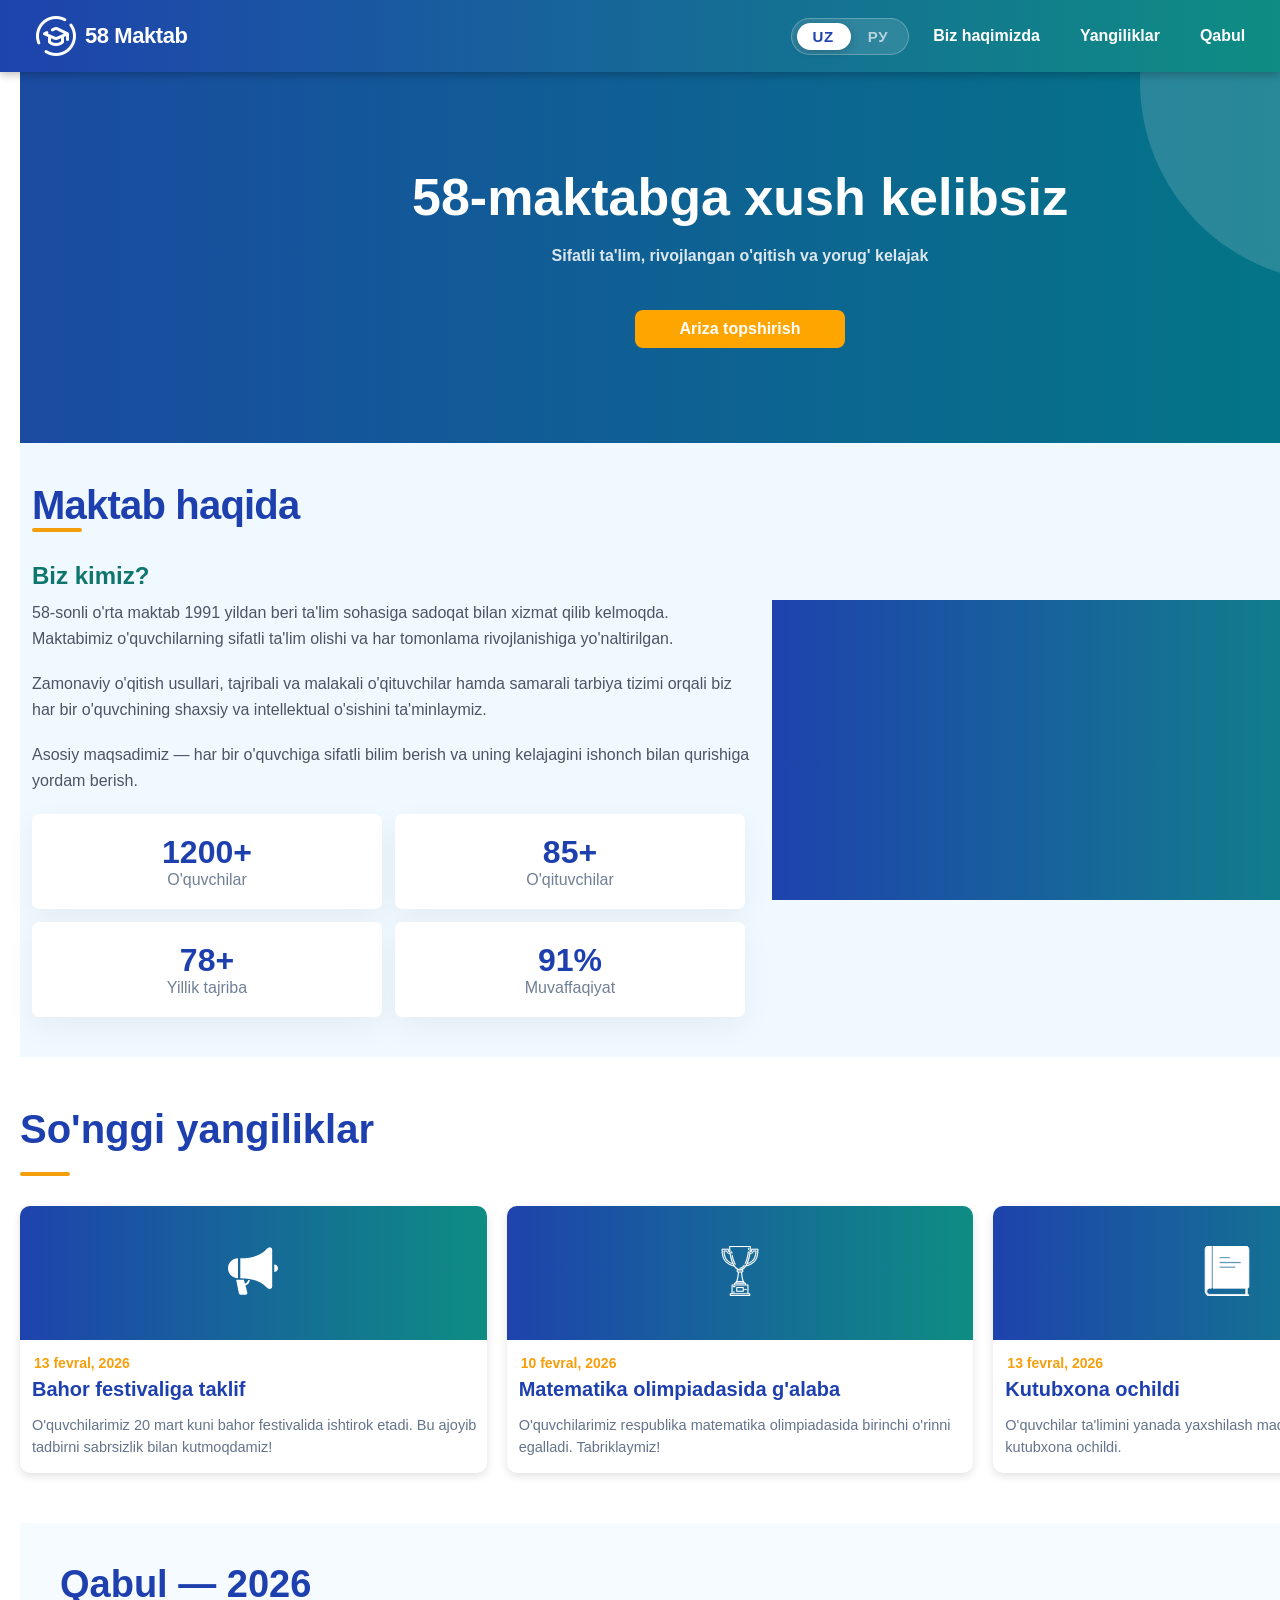
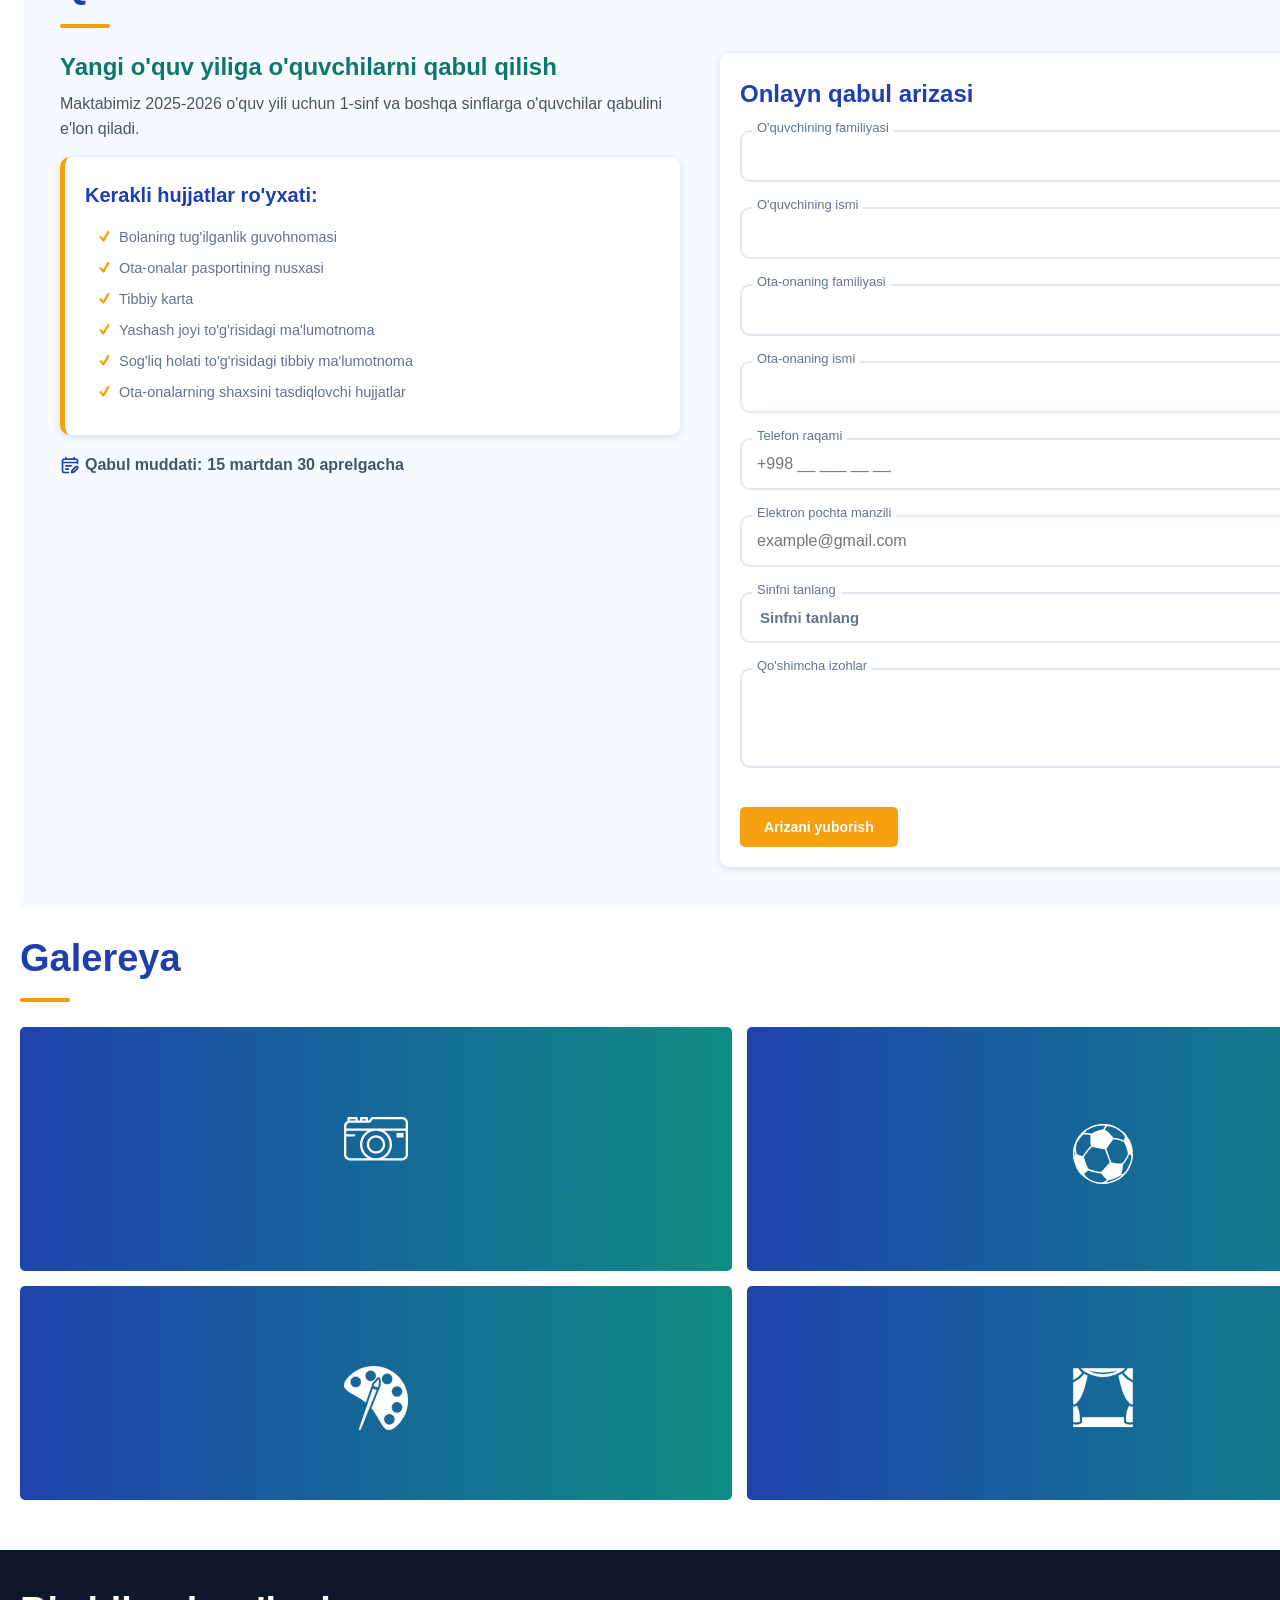
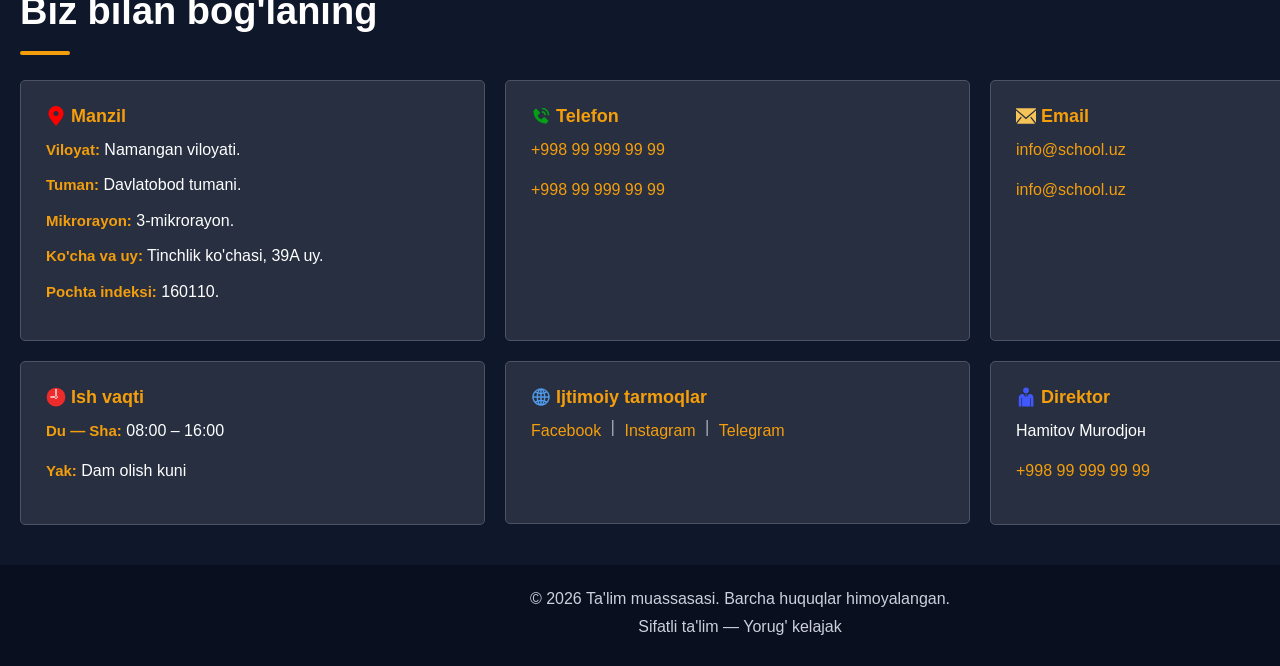
==== index-uz.html @ 929e268d "uz-rus cha qilindi" ====
<!DOCTYPE html>
<html lang="uz">

<head>
    <meta charset="UTF-8">
    <meta name="description" content="58-Maktab">
    <meta name="viewport" content="width=device-width, initial-scale=1.0">
    <title>58-Maktab</title>
    <link rel="stylesheet" href="./style.css">
    <link href="https://unpkg.com/aos@2.3.1/dist/aos.css" rel="stylesheet">
</head>

<body>

    <!-- ===== HEADER ===== -->
    <header class="header">
        <div class="container">
            <div class="header__wrapper">
                <strong class="header__strong">58 Maktab</strong>

                <div class="header__right">

                    <!-- LANGUAGE SWITCHER -->
                    <div class="lang-switcher" id="langSwitcher">
                        <div class="lang-switcher__indicator" id="langIndicator"></div>
                        <button class="lang-btn active" id="btn-uz">
                            <span class="flag">UZ</span>
                        </button>
                        <button class="lang-btn" id="btn-ru" onclick="window.location.href='index.html'">
                            <span class="flag">РУ</span>
                        </button>
                    </div>

                    <button class="hamburger" id="hamburger">
                        <span></span>
                        <span></span>
                        <span></span>
                    </button>

                    <nav id="main-nav">
                        <ul class="header_list">
                            <li><a class="header__link" href="#">Biz haqimizda</a></li>
                            <li><a class="header__link" href="#news">Yangiliklar</a></li>
                            <li><a class="header__link" href="#reception">Qabul</a></li>
                            <li><a class="header__link" href="#photo">Galereya</a></li>
                            <li><a class="header__link" href="#connection">Kontaktlar</a></li>
                        </ul>
                    </nav>
                </div>
            </div>
        </div>
    </header>

    <main>

        <!-- ===== HERO ===== -->
        <section class="hero">
            <div class="container">
                <div class="hero__wrapper">
                    <div class="hero__inner" data-aos="fade-up" data-aos-duration="700">
                        <h1 class="hero__title">58-maktabga xush kelibsiz</h1>
                        <p class="hero__text">Sifatli ta'lim, rivojlangan o'qitish va yorug' kelajak</p>
                        <a class="hero__link" href="#reception">Ariza topshirish</a>
                    </div>
                </div>
            </div>
        </section>

        <!-- ===== SCHOOL ===== -->
        <section>
            <div class="container">
                <div class="school__wrapper">
                    <div class="school__inner">
                        <h2 class="school__title">Maktab haqida</h2>
                        <span class="school__span"></span>
                        <h3 class="school__title2">Biz kimiz?</h3>
                        <p class="school_text">58-sonli o'rta maktab 1991 yildan beri ta'lim sohasiga sadoqat bilan xizmat qilib kelmoqda. Maktabimiz o'quvchilarning sifatli ta'lim olishi va har tomonlama rivojlanishiga yo'naltirilgan.</p>
                        <p class="school_text">Zamonaviy o'qitish usullari, tajribali va malakali o'qituvchilar hamda samarali tarbiya tizimi orqali biz har bir o'quvchining shaxsiy va intellektual o'sishini ta'minlaymiz.</p>
                        <p class="school_text">Asosiy maqsadimiz — har bir o'quvchiga sifatli bilim berish va uning kelajagini ishonch bilan qurishiga yordam berish.</p>
                        <ul class="school__list">
                            <li class="school__item">
                                <strong class="school__strong">1200+</strong>
                                <p class="school__desc">O'quvchilar</p>
                            </li>
                            <li class="school__item">
                                <strong class="school__strong">85+</strong>
                                <p class="school__desc">O'qituvchilar</p>
                            </li>
                            <li class="school__item">
                                <strong class="school__strong">78+</strong>
                                <p class="school__desc">Yillik tajriba</p>
                            </li>
                            <li class="school__item">
                                <strong class="school__strong">91%</strong>
                                <p class="school__desc">Muvaffaqiyat</p>
                            </li>
                        </ul>
                    </div>
                    <div class="school__box"></div>
                </div>
            </div>
        </section>

        <!-- ===== NEWS ===== -->
        <section class="news" id="news">
            <div class="container">
                <h2 class="news__title">So'nggi yangiliklar</h2>
                <span class="news__span"></span>
                <ul class="news__list">
                    <li class="news__item">
                        <a href="#">
                            <div class="news__inner"><img src="./img/mikrafon.svg" width="50" height="50" alt="mikrafon"></div>
                            <time class="news__strong">13 fevral, 2026</time>
                            <h3 class="news__title2">Bahor festivaliga taklif</h3>
                            <p class="news__text">O'quvchilarimiz 20 mart kuni bahor festivalida ishtirok etadi. Bu ajoyib tadbirni sabrsizlik bilan kutmoqdamiz!</p>
                        </a>
                    </li>
                    <li class="news__item">
                        <a href="#">
                            <div class="news__inner"><img src="./img/kubuk.svg" width="50" height="50" alt="kubuk"></div>
                            <time class="news__strong">10 fevral, 2026</time>
                            <h3 class="news__title2">Matematika olimpiadasida g'alaba</h3>
                            <p class="news__text">O'quvchilarimiz respublika matematika olimpiadasida birinchi o'rinni egalladi. Tabriklaymiz!</p>
                        </a>
                    </li>
                    <li class="news__item">
                        <a href="#">
                            <div class="news__inner"><img src="./img/book.svg" width="50" height="50" alt="book"></div>
                            <time class="news__strong">13 fevral, 2026</time>
                            <h3 class="news__title2">Kutubxona ochildi</h3>
                            <p class="news__text">O'quvchilar ta'limini yanada yaxshilash maqsadida yangi zamonaviy kutubxona ochildi.</p>
                        </a>
                    </li>
                </ul>
            </div>
        </section>

        <!-- ===== RECEPTION ===== -->
        <section id="reception">
            <div class="container">
                <div class="reception__wrapper">
                    <div class="reception__box">
                        <h2 class="reception__title">Qabul — 2026</h2>
                        <span class="reception__span"></span>
                        <h3 class="reception__title2">Yangi o'quv yiliga o'quvchilarni qabul qilish</h3>
                        <p class="reception__text">Maktabimiz 2025-2026 o'quv yili uchun 1-sinf va boshqa sinflarga o'quvchilar qabulini e'lon qiladi.</p>
                        <div class="reception__inner">
                            <h3 class="reception__title3">Kerakli hujjatlar ro'yxati:</h3>
                            <ul>
                                <li class="reception__item">Bolaning tug'ilganlik guvohnomasi</li>
                                <li class="reception__item">Ota-onalar pasportining nusxasi</li>
                                <li class="reception__item">Tibbiy karta</li>
                                <li class="reception__item">Yashash joyi to'g'risidagi ma'lumotnoma</li>
                                <li class="reception__item">Sog'liq holati to'g'risidagi tibbiy ma'lumotnoma</li>
                                <li class="reception__item">Ota-onalarning shaxsini tasdiqlovchi hujjatlar</li>
                            </ul>
                        </div>
                        <time class="reception__desc">
                            <strong class="reception__strong">Qabul muddati:</strong> 15 martdan 30 aprelgacha
                        </time>
                    </div>

                    <div>
                        <form class="form" action="#">
                            <h3 class="reception__title4">Onlayn qabul arizasi</h3>

                            <div class="reception__row">
                                <label class="reception__label" for="stuLastName">O'quvchining familiyasi</label>
                                <input class="reception__input" id="stuLastName" type="text" required>
                            </div>
                            <div class="reception__row">
                                <label class="reception__label" for="stuFirstName">O'quvchining ismi</label>
                                <input class="reception__input" id="stuFirstName" type="text" required>
                            </div>
                            <div class="reception__row">
                                <label class="reception__label" for="parLastName">Ota-onaning familiyasi</label>
                                <input class="reception__input" id="parLastName" type="text" required>
                            </div>
                            <div class="reception__row">
                                <label class="reception__label" for="parFirstName">Ota-onaning ismi</label>
                                <input class="reception__input" id="parFirstName" type="text" required>
                            </div>
                            <div class="reception__row">
                                <label class="reception__label" for="phone">Telefon raqami</label>
                                <input class="reception__input" id="phone" type="tel" placeholder="+998 __ ___ __ __" required>
                            </div>
                            <div class="reception__row">
                                <label class="reception__label" for="email">Elektron pochta manzili</label>
                                <input class="reception__input" id="email" type="email" required placeholder="example@gmail.com">
                            </div>
                            <div class="reception__row">
                                <label class="reception__label" for="select">Sinfni tanlang</label>
                                <select class="reception__select" id="select" required>
                                    <option class="reception__option" disabled selected>Sinfni tanlang</option>
                                    <option class="reception__option">1-sinf</option>
                                    <option class="reception__option">2-sinf</option>
                                    <option class="reception__option">3-sinf</option>
                                    <option class="reception__option">4-sinf</option>
                                    <option class="reception__option">5-sinf</option>
                                    <option class="reception__option">6-sinf</option>
                                    <option class="reception__option">7-sinf</option>
                                    <option class="reception__option">8-sinf</option>
                                    <option class="reception__option">9-sinf</option>
                                    <option class="reception__option">10-sinf</option>
                                    <option class="reception__option">11-sinf</option>
                                </select>
                            </div>
                            <div class="reception__row">
                                <label class="reception__label" for="additional">Qo'shimcha izohlar</label>
                                <textarea class="reception__textarea" id="additional"></textarea>
                            </div>

                            <button class="reception__btn" type="submit">Arizani yuborish</button>
                        </form>
                    </div>
                </div>
            </div>
        </section>

        <!-- ===== GALLERY ===== -->
        <section class="photo" id="photo">
            <div class="container">
                <h2 class="photo__title">Galereya</h2>
                <span class="photo__span"></span>
                <div class="photo__list">
                    <a class="photo__link2" href="#"><img src="./img/camera.svg" alt="camera"></a>
                    <a class="photo__link" href="#"><img src="./img/ball.svg" alt="ball"></a>
                    <a class="photo__link" href="#"><img src="./img/art.svg" alt="art"></a>
                    <a class="photo__link" href="#"><img src="./img/curtains.svg" alt="curtains"></a>
                </div>
            </div>
        </section>

        <!-- ===== CONNECTION ===== -->
        <section class="connection" id="connection">
            <div class="container">
                <h2 class="connection__title">Biz bilan bog'laning</h2>
                <span class="connection__span"></span>
                <ul class="connection__list">
                    <li class="connection__item">
                        <h3 class="connection__title1">Manzil</h3>
                        <ul>
                            <li class="connection__item2"><strong class="connection__strong">Viloyat:</strong> Namangan viloyati.</li>
                            <li class="connection__item2"><strong class="connection__strong">Tuman:</strong> Davlatobod tumani.</li>
                            <li class="connection__item2"><strong class="connection__strong">Mikrorayon:</strong> 3-mikrorayon.</li>
                            <li class="connection__item2"><strong class="connection__strong">Ko'cha va uy:</strong> Tinchlik ko'chasi, 39A uy.</li>
                            <li class="connection__item2"><strong class="connection__strong">Pochta indeksi:</strong> 160110.</li>
                        </ul>
                    </li>
                    <li class="connection__item">
                        <h3 class="connection__title2">Telefon</h3>
                        <a class="connection__link" href="tel:+998999999999">+998 99 999 99 99</a>
                        <a class="connection__link" href="tel:+998999999999">+998 99 999 99 99</a>
                    </li>
                    <li class="connection__item">
                        <h3 class="connection__title3">Email</h3>
                        <a class="connection__link" href="#">info@school.uz</a>
                        <a class="connection__link" href="#">info@school.uz</a>
                    </li>
                    <li class="connection__item">
                        <h3 class="connection__title4">Ish vaqti</h3>
                        <time class="connection__desc"><strong class="connection__strong">Du — Sha:</strong> 08:00 – 16:00</time>
                        <time class="connection__desc"><strong class="connection__strong">Yak:</strong> Dam olish kuni</time>
                    </li>
                    <li class="connection__item">
                        <h3 class="connection__title5">Ijtimoiy tarmoqlar</h3>
                        <div class="connection__holder">
                            <a class="connection__link" href="#">Facebook</a>
                            <p class="connection__text">|</p>
                            <a class="connection__link" href="#">Instagram</a>
                            <p class="connection__text">|</p>
                            <a class="connection__link" href="#">Telegram</a>
                        </div>
                    </li>
                    <li class="connection__item">
                        <h3 class="connection__title6">Direktor</h3>
                        <p class="connection__desc">Hamitov Murodjон</p>
                        <a class="connection__link" href="tel:+998999999999">+998 99 999 99 99</a>
                    </li>
                </ul>
            </div>
        </section>

    </main>

    <!-- ===== FOOTER ===== -->
    <footer class="footer">
        <div class="container">
            <div class="footer__wrapper">
                <p class="footer__text">© 2026 Ta'lim muassasasi. Barcha huquqlar himoyalangan.</p>
                <p class="footer__text">Sifatli ta'lim — Yorug' kelajak</p>
            </div>
        </div>
    </footer>

    <script src="https://unpkg.com/aos@2.3.1/dist/aos.js"></script>
    <script>AOS.init();</script>
    <script src="./script.js"></script>
    <script>
        // UZ sahifasida UZ active
        window.addEventListener('load', () => {
            const indicator = document.getElementById('langIndicator');
            const btn = document.getElementById('btn-uz');
            const switcher = document.getElementById('langSwitcher');
            const bRect = btn.getBoundingClientRect();
            const sRect = switcher.getBoundingClientRect();
            indicator.style.left = (bRect.left - sRect.left) + 'px';
            indicator.style.width = bRect.width + 'px';
        });
        window.addEventListener('resize', () => {
            const indicator = document.getElementById('langIndicator');
            const btn = document.getElementById('btn-uz');
            const switcher = document.getElementById('langSwitcher');
            const bRect = btn.getBoundingClientRect();
            const sRect = switcher.getBoundingClientRect();
            indicator.style.left = (bRect.left - sRect.left) + 'px';
            indicator.style.width = bRect.width + 'px';
        });
    </script>

</body>
</html>
---- style.css ----
/* poppins-regular - latin */
@font-face {
    font-display: swap;
    font-family: 'Poppins';
    font-style: normal;
    font-weight: 400;
    src: url('../fonts/poppins-v24-latin-regular.woff2') format('woff2');
}
@font-face {
    font-display: swap;
    font-family: 'Poppins';
    font-style: normal;
    font-weight: 600;
    src: url('../fonts/poppins-v24-latin-600.woff2') format('woff2');
}
@font-face {
    font-display: swap;
    font-family: 'Poppins';
    font-style: normal;
    font-weight: 700;
    src: url('../fonts/poppins-v24-latin-700.woff2') format('woff2');
}

* { box-sizing: border-box; }

body {
    margin: 0;
    background-color: white;
}

.container {
    padding: 0 20px;
    margin: 0 auto;
    width: 1480px;
}

h1,h2,h3,h4,h5,h6,p,a,ul,ol {
    margin: 0;
    padding: 0;
    text-decoration: none;
    list-style: none;
}

/* ===== HEADER ===== */
.header {
    padding: 12px;
    position: sticky;
    top: 0;
    z-index: 10;
    box-shadow: rgba(0, 0, 0, 0.24) 0px 3px 8px;
    background: linear-gradient(to right, #1E43AD, #0e8d83);
}

.header__wrapper {
    display: flex;
    align-items: center;
    justify-content: space-between;
}

.header__right {
    display: flex;
    align-items: center;
    gap: 24px;
}

.header_list {
    display: flex;
    align-items: center;
    gap: 40px;
}

.header__strong {
    font-family: 'Poppins', sans-serif;
    font-weight: 700;
    font-size: 22px;
    line-height: 1.2;
    letter-spacing: -0.02em;
    color: #FFFFFF;
    display: flex;
    align-items: center;
}

.header__strong::before {
    display: block;
    content: "";
    width: 48px;
    height: 48px;
    margin-right: 5px;
    background-image: url(../img/logo.png);
    background-size: cover;
}

.header__link {
    font-family: 'Poppins', sans-serif;
    font-size: 16px;
    font-weight: 600;
    color: white;
}

.header__link:hover {
    opacity: 0.7;
    transition: 0.5s;
}

/* ===== LANGUAGE SWITCHER ===== */
.lang-switcher {
    display: flex;
    align-items: center;
    background: rgba(255, 255, 255, 0.12);
    border: 1px solid rgba(255, 255, 255, 0.25);
    border-radius: 50px;
    padding: 4px;
    gap: 2px;
    position: relative;
    backdrop-filter: blur(10px);
}

.lang-switcher__indicator {
    position: absolute;
    top: 4px;
    height: calc(100% - 8px);
    background: white;
    border-radius: 50px;
    transition: left 0.35s cubic-bezier(0.34, 1.56, 0.64, 1),
                width 0.35s cubic-bezier(0.34, 1.56, 0.64, 1);
    box-shadow: 0 2px 8px rgba(0, 0, 0, 0.2);
    z-index: 0;
}

.lang-btn {
    position: relative;
    z-index: 1;
    background: none;
    border: none;
    cursor: pointer;
    padding: 6px 16px;
    border-radius: 50px;
    font-family: 'Poppins', sans-serif;
    font-size: 13px;
    font-weight: 700;
    letter-spacing: 0.05em;
    color: rgba(255, 255, 255, 0.65);
    transition: color 0.25s ease;
    display: flex;
    align-items: center;
    gap: 5px;
    white-space: nowrap;
    -webkit-tap-highlight-color: transparent;
}

.lang-btn.active { color: #1E43AD; }
.lang-btn .flag { font-size: 15px; line-height: 1; }
.lang-btn:hover:not(.active) { color: rgba(255, 255, 255, 0.9); }

/* ===== HERO ===== */
.hero { position: relative; overflow: hidden; }

.hero::after {
    content: "";
    position: absolute;
    width: 400px;
    height: 400px;
    background: rgba(255, 255, 255, 0.15);
    border-radius: 50%;
    top: -190px;
    right: calc(50% + -900px);
}

.hero__wrapper {
    padding: 95px 0;
    background: linear-gradient(90deg, #1A4BA1 0%, #007B83 100%);
}

.hero__inner {
    display: flex;
    align-items: center;
    justify-content: center;
    flex-direction: column;
    text-align: center;
}

.hero__title {
    font-family: 'Poppins', sans-serif;
    font-weight: 700;
    font-size: 52px;
    color: #FFFFFF;
    margin-bottom: 20px;
}

.hero__text {
    font-family: 'Poppins', sans-serif;
    font-weight: 600;
    font-size: 16px;
    color: #DCE7ED;
    margin-bottom: 45px;
}

.hero__link {
    display: block;
    color: white;
    width: 210px;
    padding: 10px;
    text-align: center;
    font-family: 'Poppins', sans-serif;
    font-weight: 600;
    font-size: 16px;
    background-color: #FFA500;
    border-radius: 8px;
    transition: 0.3s;
}

.hero__link:hover {
    transform: translateY(-1px);
    box-shadow: 0 10px 15px rgba(0, 0, 0, 0.2);
}

/* ===== SCHOOL ===== */
.school__wrapper {
    display: flex;
    align-items: center;
    background-color: #F0F9FF;
    padding: 40px 12px;
    gap: 20px;
}

.school__inner { width: 720px; }

.school__title {
    font-family: 'Poppins', sans-serif;
    font-weight: 700;
    font-size: 40px;
    letter-spacing: -0.02em;
    color: #1E40AF;
}

.school__span {
    display: block;
    width: 50px;
    border-radius: 5px;
    height: 4px;
    background-color: #F59E0B;
    margin-bottom: 30px;
}

.school__title2 {
    font-family: 'Poppins', sans-serif;
    font-weight: 600;
    font-size: 24px;
    color: #0F766E;
    margin-bottom: 10px;
}

.school_text {
    font-family: 'Poppins', sans-serif;
    font-weight: 400;
    font-size: 16px;
    line-height: 1.6;
    color: #4b5563;
    margin-bottom: 20px;
}

.school__list {
    display: flex;
    align-items: center;
    flex-wrap: wrap;
    gap: 13px;
}

.school__item {
    border-radius: 7px;
    padding: 20px 0;
    text-align: center;
    width: 350px;
    background-color: white;
    box-shadow: 0px 10px 30px rgba(0, 0, 0, 0.05);
}

.school__strong {
    font-family: 'Poppins', sans-serif;
    color: #1E40AF;
    font-size: 32px;
    font-weight: 700;
    margin-bottom: 8px;
}

.school__desc {
    font-family: 'Poppins', sans-serif;
    color: #718096;
    font-size: 16px;
    font-weight: 400;
}

.school__box {
    width: 650px;
    flex-shrink: 0;
    background: linear-gradient(to right, #1E43AD, #0e8d83);
    height: 300px;
}

/* ===== NEWS ===== */
.news { padding: 50px 0; }

.news__title {
    font-family: 'Poppins', sans-serif;
    font-size: 40px;
    font-weight: 700;
    margin-bottom: 20px;
    color: #1E40AF;
}

.news__span {
    display: block;
    width: 50px;
    border-radius: 5px;
    height: 4px;
    background-color: #F59E0B;
    margin-bottom: 30px;
}

.news__list {
    display: flex;
    gap: 20px;
    align-items: stretch;
}

.news__item {
    border-radius: 10px;
    width: 500px;
    background-color: white;
    box-shadow: rgba(0, 0, 0, 0.12) 0px 3px 8px;
    transition: 0.5s;
}

.news__item:hover {
    transform: translateY(-2px);
    box-shadow: rgba(0, 0, 0, 0.45) 0px 5px 15px;
}

.news__inner {
    border-top-left-radius: 10px;
    border-top-right-radius: 10px;
    padding: 40px;
    text-align: center;
    margin-bottom: 15px;
    background: linear-gradient(to right, #1E43AD, #0e8d83);
}

.news__strong {
    font-family: 'Poppins', sans-serif;
    font-size: 14px;
    font-weight: 700;
    margin-left: 14px;
    color: #F69E0B;
    display: block;
}

.news__title2 {
    font-family: 'Poppins', sans-serif;
    font-size: 20px;
    font-weight: 700;
    margin-left: 12px;
    margin-bottom: 13px;
    margin-top: 7px;
    color: #1E40AF;
}

.news__text {
    font-family: 'Poppins', sans-serif;
    line-height: 22px;
    font-size: 14.5px;
    font-weight: 400;
    margin-left: 12px;
    margin-bottom: 15px;
    color: #64748B;
}

/* ===== RECEPTION ===== */
.reception__wrapper {
    padding: 40px;
    display: flex;
    gap: 40px;
    background-color: #F5FBFF;
}

.reception__box { width: 700px; }

.reception__title {
    font-family: 'Poppins', sans-serif;
    font-size: 38px;
    font-weight: 700;
    margin-bottom: 18px;
    color: #1E40AF;
}

.reception__span {
    display: block;
    width: 50px;
    border-radius: 5px;
    height: 4px;
    background-color: #F59E0B;
    margin-bottom: 25px;
}

.reception__title2 {
    font-family: 'Poppins', sans-serif;
    font-weight: 600;
    font-size: 24px;
    color: #0F766E;
    margin-bottom: 10px;
}

.reception__text {
    font-family: 'Poppins', sans-serif;
    font-weight: 400;
    font-size: 16px;
    line-height: 1.6;
    color: #4b5563;
    margin-bottom: 15px;
}

.reception__inner {
    background-color: white;
    border-radius: 10px;
    border-left: 5px solid #F5A00F;
    padding: 20px;
    box-shadow: rgba(99, 99, 99, 0.2) 0px 2px 8px 0px;
}

.reception__title3 {
    font-family: 'Poppins', sans-serif;
    font-size: 20px;
    font-weight: 700;
    margin-bottom: 22px;
    margin-top: 7px;
    color: #1E40AF;
}

.reception__item {
    display: flex;
    align-items: center;
    font-family: 'Poppins', sans-serif;
    font-size: 14.5px;
    font-weight: 400;
    margin-left: 12px;
    margin-bottom: 15px;
    color: #64748B;
}

.reception__item::before {
    display: block;
    content: "";
    width: 15px;
    height: 15px;
    background-size: cover;
    margin-right: 7px;
    background-image: url(./img/checkmark.svg);
}

.reception__desc {
    display: flex;
    align-items: center;
    font-family: 'Poppins', sans-serif;
    font-size: 16px;
    font-weight: 700;
    margin-top: 20px;
    color: #475569;
}

.reception__desc::before {
    display: block;
    content: "";
    width: 20px;
    height: 20px;
    background-size: cover;
    margin-right: 5px;
    background-image: url(./img/calendar.svg);
}

.reception__strong { margin-right: 5px; color: #475569; }

.form {
    padding: 20px;
    background-color: white;
    box-shadow: rgba(99, 99, 99, 0.2) 0px 2px 8px 0px;
    width: 700px;
    margin-top: 90px;
    border-radius: 10px;
}

.reception__title4 {
    font-family: 'Poppins', sans-serif;
    font-size: 24px;
    font-weight: 700;
    margin-bottom: 22px;
    margin-top: 7px;
    color: #1E40AF;
}

.reception__row {
    position: relative;
    margin-bottom: 25px;
}

.reception__label {
    position: absolute;
    top: -10px;
    left: 12px;
    background-color: #ffffff;
    padding: 0 5px;
    font-size: 13px;
    color: #64748B;
    font-weight: 500;
    z-index: 1;
    font-family: 'Poppins', sans-serif;
}

.reception__input {
    width: 100%;
    padding: 15px;
    border: 2px solid #E2E8F0;
    border-radius: 10px;
    font-size: 16px;
    font-family: 'Poppins', sans-serif;
    background: transparent;
    outline: none;
    transition: 0.3s;
}

.reception__input:focus { border-color: #3B82F6; }

.reception__textarea {
    width: 100%;
    padding: 10px;
    height: 100px;
    border-radius: 10px;
    border: 2px solid #E2E8F0;
    outline: none;
    font-family: 'Poppins', sans-serif;
    font-size: 15px;
    transition: 0.3s;
    resize: vertical;
}

.reception__textarea:focus { border-color: #3B82F6; }

.reception__select {
    width: 100%;
    padding: 14px;
    border: 2px solid #E2E8F0;
    border-radius: 10px;
    outline: none;
    font-family: 'Poppins', sans-serif;
    font-weight: 600;
    font-size: 15px;
    color: #64748B;
    background: white;
    transition: 0.3s;
}

.reception__select:focus { border-color: #3B82F6; }

.reception__option {
    font-family: 'Poppins', sans-serif;
    font-weight: 600;
    font-size: 14px;
}

.reception__btn {
    font-family: 'Poppins', sans-serif;
    font-size: 14px;
    font-weight: 600;
    padding: 12px 24px;
    outline: none;
    background-color: #F5A00F;
    border-radius: 5px;
    color: white;
    border: none;
    margin-top: 10px;
    cursor: pointer;
    transition: 0.3s;
}

.reception__btn:hover {
    background-color: #e09000;
    transform: translateY(-1px);
}

/* ===== PHOTO ===== */
.photo { padding-top: 30px; padding-bottom: 50px; }

.photo__title {
    font-family: 'Poppins', sans-serif;
    font-size: 38px;
    font-weight: 700;
    margin-bottom: 18px;
    color: #1E40AF;
}

.photo__span {
    display: block;
    width: 50px;
    border-radius: 5px;
    height: 4px;
    background-color: #F59E0B;
    margin-bottom: 25px;
}

.photo__list { display: flex; flex-wrap: wrap; gap: 15px; }

.photo__link2 {
    border-radius: 5px;
    text-align: center;
    padding: 90px 60px;
    width: 712px;
    background: linear-gradient(to right, #1E43AD, #0e8d83);
    display: flex;
    align-items: center;
    justify-content: center;
}

.photo__link {
    border-radius: 5px;
    text-align: center;
    padding: 80px 60px 70px;
    width: 712px;
    background: linear-gradient(to right, #1E43AD, #0e8d83);
    display: flex;
    align-items: center;
    justify-content: center;
}

/* ===== CONNECTION ===== */
.connection { background-color: #0F172A; padding: 40px 0; }

.connection__title {
    font-family: 'Poppins', sans-serif;
    font-size: 38px;
    font-weight: 700;
    margin-bottom: 18px;
    color: white;
}

.connection__span {
    display: block;
    width: 50px;
    border-radius: 5px;
    height: 4px;
    background-color: #F59E0B;
    margin-bottom: 25px;
}

.connection__list { display: flex; align-items: start; flex-wrap: wrap; gap: 20px; }

.connection__item {
    border: 1px solid #4D5362;
    border-radius: 5px;
    padding: 25px;
    width: 465px;
    background-color: #272F40;
}

.connection__item:nth-child(2) { padding-bottom: 122px; }
.connection__item:nth-child(3) { padding-bottom: 122px; }
.connection__item:nth-child(5) { padding-bottom: 65px; }

.connection__title1,.connection__title2,.connection__title3,
.connection__title4,.connection__title5,.connection__title6 {
    display: flex;
    align-items: center;
    font-family: 'Poppins', sans-serif;
    font-weight: 600;
    font-size: 18px;
    margin-bottom: 10px;
    color: #F59E0B;
}

.connection__title1::before { display:block;width:20px;height:20px;content:"";background-size:cover;margin-right:5px;background-image:url(./img/map.svg); }
.connection__title2::before { display:block;width:20px;height:20px;content:"";background-size:cover;margin-right:5px;background-image:url(./img/tel.svg); }
.connection__title3::before { display:block;width:20px;height:20px;content:"";background-size:cover;margin-right:5px;background-image:url(./img/email.svg); }
.connection__title4::before { display:block;width:20px;height:20px;content:"";background-size:cover;margin-right:5px;background-image:url(./img/oclock.svg); }
.connection__title5::before { display:block;width:20px;height:20px;content:"";background-size:cover;margin-right:5px;background-image:url(./img/global.svg); }
.connection__title6::before { display:block;width:20px;height:20px;content:"";background-size:cover;margin-right:5px;background-image:url(./img/director.svg); }

.connection__strong { font-family:'Poppins',sans-serif;font-weight:600;font-size:15px;color:#F59E0B; }
.connection__item2 { font-family:'Poppins',sans-serif;font-weight:400;font-size:16px;line-height:1.6;color:#fff;margin-bottom:10px; }
.connection__link { display:block;font-family:'Poppins',sans-serif;font-weight:400;font-size:16px;line-height:1.6;color:#F59E0B;margin-bottom:15px; }
.connection__holder { display:flex;align-items:start;gap:10px; }
.connection__text { color:white; }
.connection__desc { font-family:'Poppins',sans-serif;font-weight:400;font-size:16px;line-height:1.6;color:#fff;margin-bottom:15px;display:block; }

/* ===== FOOTER ===== */
.footer { padding-top:25px;padding-bottom:20px;background-color:#0A0F1F; }
.footer__wrapper { text-align:center; }
.footer__text { font-family:'Poppins',sans-serif;font-weight:400;font-size:16px;margin-bottom:10px;color:#cccfdc; }

/* ===== HAMBURGER ===== */
.hamburger { display:none;flex-direction:column;gap:5px;cursor:pointer;background:none;border:none;padding:5px; }
.hamburger span { display:block;width:25px;height:3px;background-color:white;border-radius:3px;transition:0.3s; }
.nav-open .hamburger span:nth-child(1) { transform:rotate(45deg) translate(5px,6px); }
.nav-open .hamburger span:nth-child(2) { opacity:0; }
.nav-open .hamburger span:nth-child(3) { transform:rotate(-45deg) translate(5px,-6px); }

/* ===== TABLET ===== */
@media (max-width: 1024px) {
    .container { width:100%; }
    .hero__title { font-size:40px; }
    .school__wrapper { flex-direction:column;align-items:flex-start; }
    .school__inner { width:100%; }
    .school__box { width:100%;height:220px; }
    .school__item { width:calc(50% - 7px); }
    .news__list { flex-wrap:wrap; }
    .news__item { width:calc(50% - 10px);flex:1 1 calc(50% - 10px); }
    .reception__wrapper { flex-direction:column; }
    .reception__box { width:100%; }
    .form { width:100%;margin-top:0; }
    .photo__link2,.photo__link { width:calc(50% - 8px);flex:1 1 calc(50% - 8px);padding:50px 20px; }
    .connection__item { width:calc(50% - 10px);flex:1 1 calc(50% - 10px); }
    .connection__item:nth-child(2),.connection__item:nth-child(3),.connection__item:nth-child(5) { padding-bottom:25px; }
}

/* ===== MOBILE ===== */
@media (max-width: 768px) {
    .hamburger { display:flex; }
    .header nav { display:none;position:absolute;top:100%;left:0;width:100%;background:linear-gradient(to right,#1E43AD,#0e8d83);padding:10px 20px 15px;box-shadow:0 4px 10px rgba(0,0,0,0.2);z-index:100; }
    .header nav.open { display:block; }
    .header nav.open .header_list { display:flex;gap:30px; }
    .header__wrapper { flex-wrap:nowrap; }
    .header_list { flex-direction:row;align-items:center;flex-wrap:wrap;gap:12px;width:100%;padding-bottom:5px; }
    .lang-btn { padding:6px 10px;font-size:12px; }
    .hero__wrapper { padding:60px 16px; }
    .hero__title { font-size:28px;line-height:1.3; }
    .hero__text { font-size:14px; }
    .hero__link { width:180px;font-size:14px; }
    .school__wrapper { padding:30px 16px;flex-direction:column; }
    .school__title { font-size:28px; }
    .school__title2 { font-size:18px; }
    .school_text { font-size:14px; }
    .school__item { width:100%; }
    .school__box { display:none; }
    .news { padding:30px 0; }
    .news__title { font-size:28px; }
    .news__list { flex-direction:column; }
    .news__item { width:100%; }
    .news__inner { padding:25px; }
    .reception__wrapper { padding:25px 16px;flex-direction:column;gap:25px; }
    .reception__inner { padding:14px; }
    .reception__title { font-size:26px; }
    .reception__title2 { font-size:18px; }
    .reception__title3 { font-size:17px; }
    .reception__item::before { margin-right:10px; }
    .reception__title4 { font-size:19px; }
    .reception__btn { width:100%; }
    .photo__title { font-size:28px; }
    .photo__list { flex-direction:column; }
    .photo__link2,.photo__link { width:100%;padding:50px 20px; }
    .connection__title { font-size:28px; }
    .connection__list { flex-direction:column; }
    .connection__item,.connection__item:nth-child(2),.connection__item:nth-child(3),.connection__item:nth-child(5) { width:100%;padding:20px; }
    .footer__text { font-size:13px; }
}

/* ===== SMALL MOBILE ===== */
@media (max-width: 480px) {
    .hero__title { font-size:22px; }
    .school__title { font-size:24px; }
    .school__list { flex-direction:column; }
    .news__title { font-size:24px; }
    .reception__title { font-size:22px; }
    .photo__title { font-size:24px; }
    .connection__title { font-size:24px; }
}
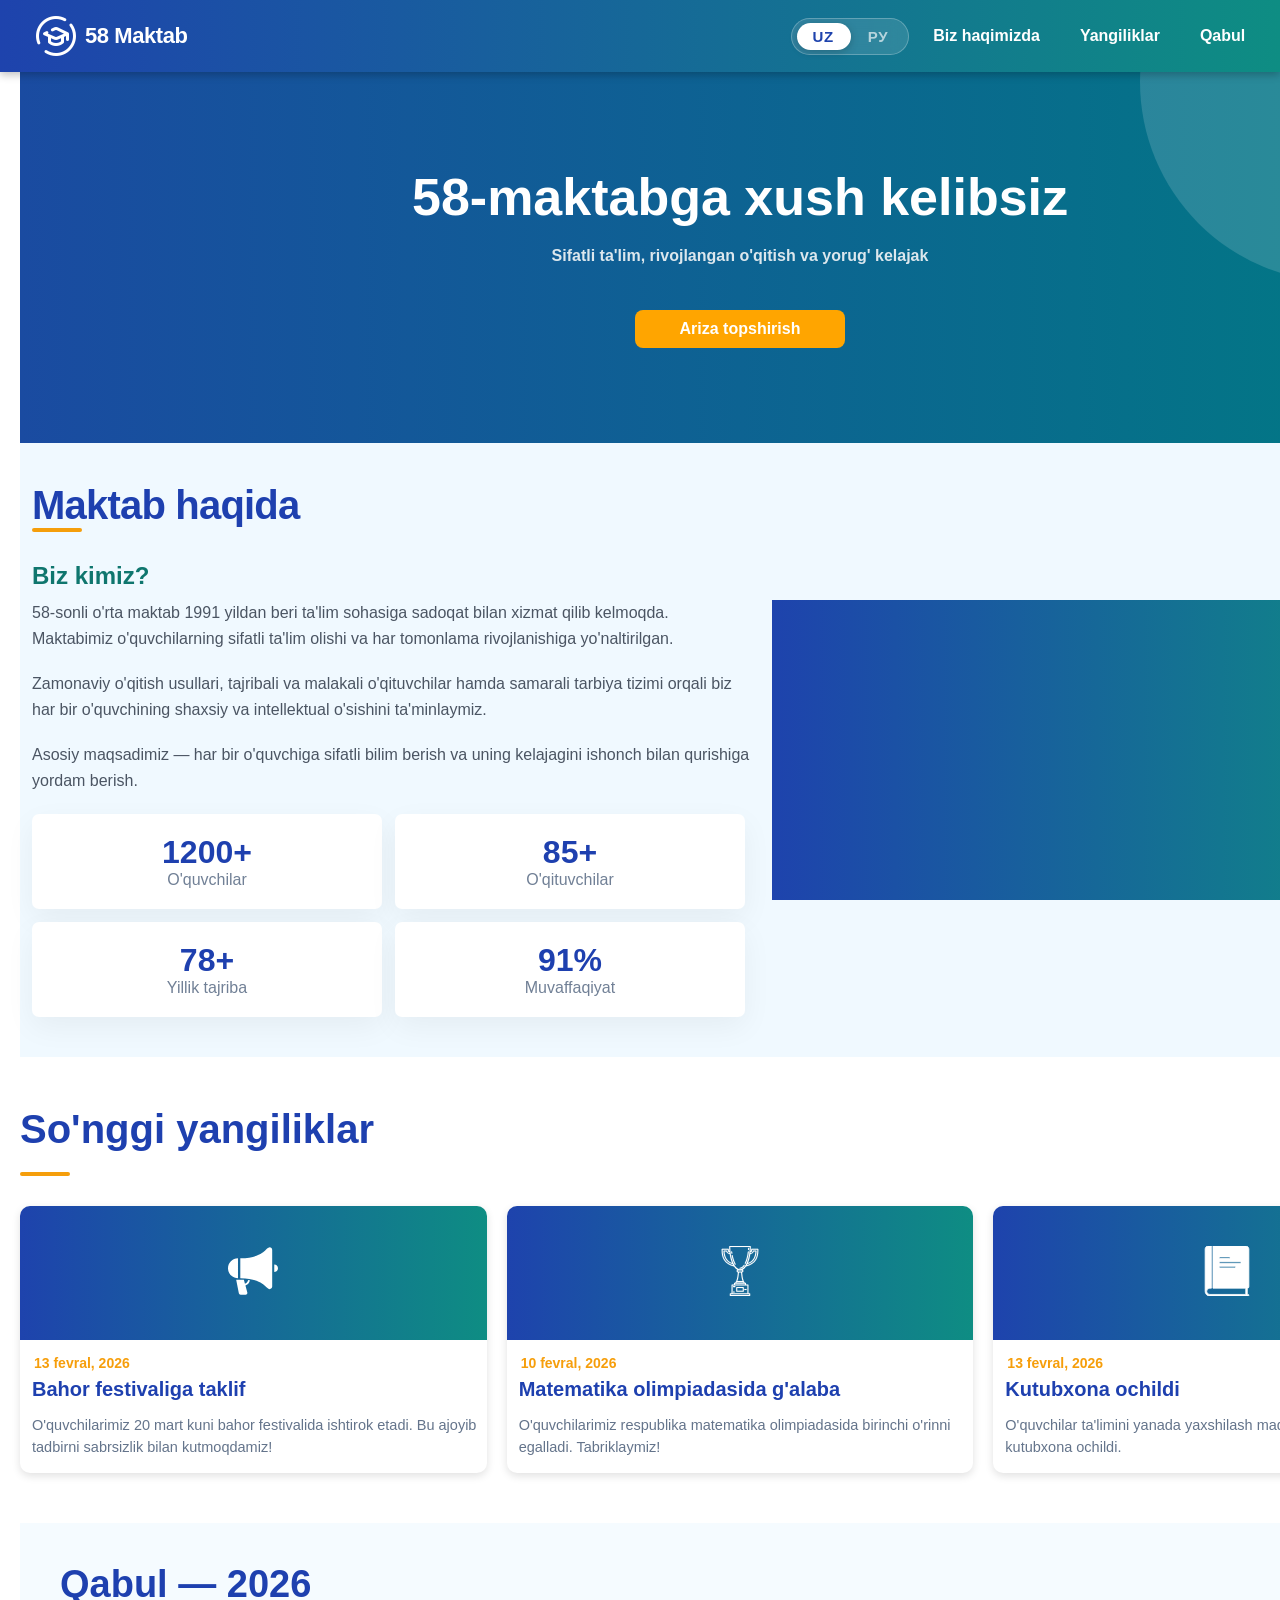
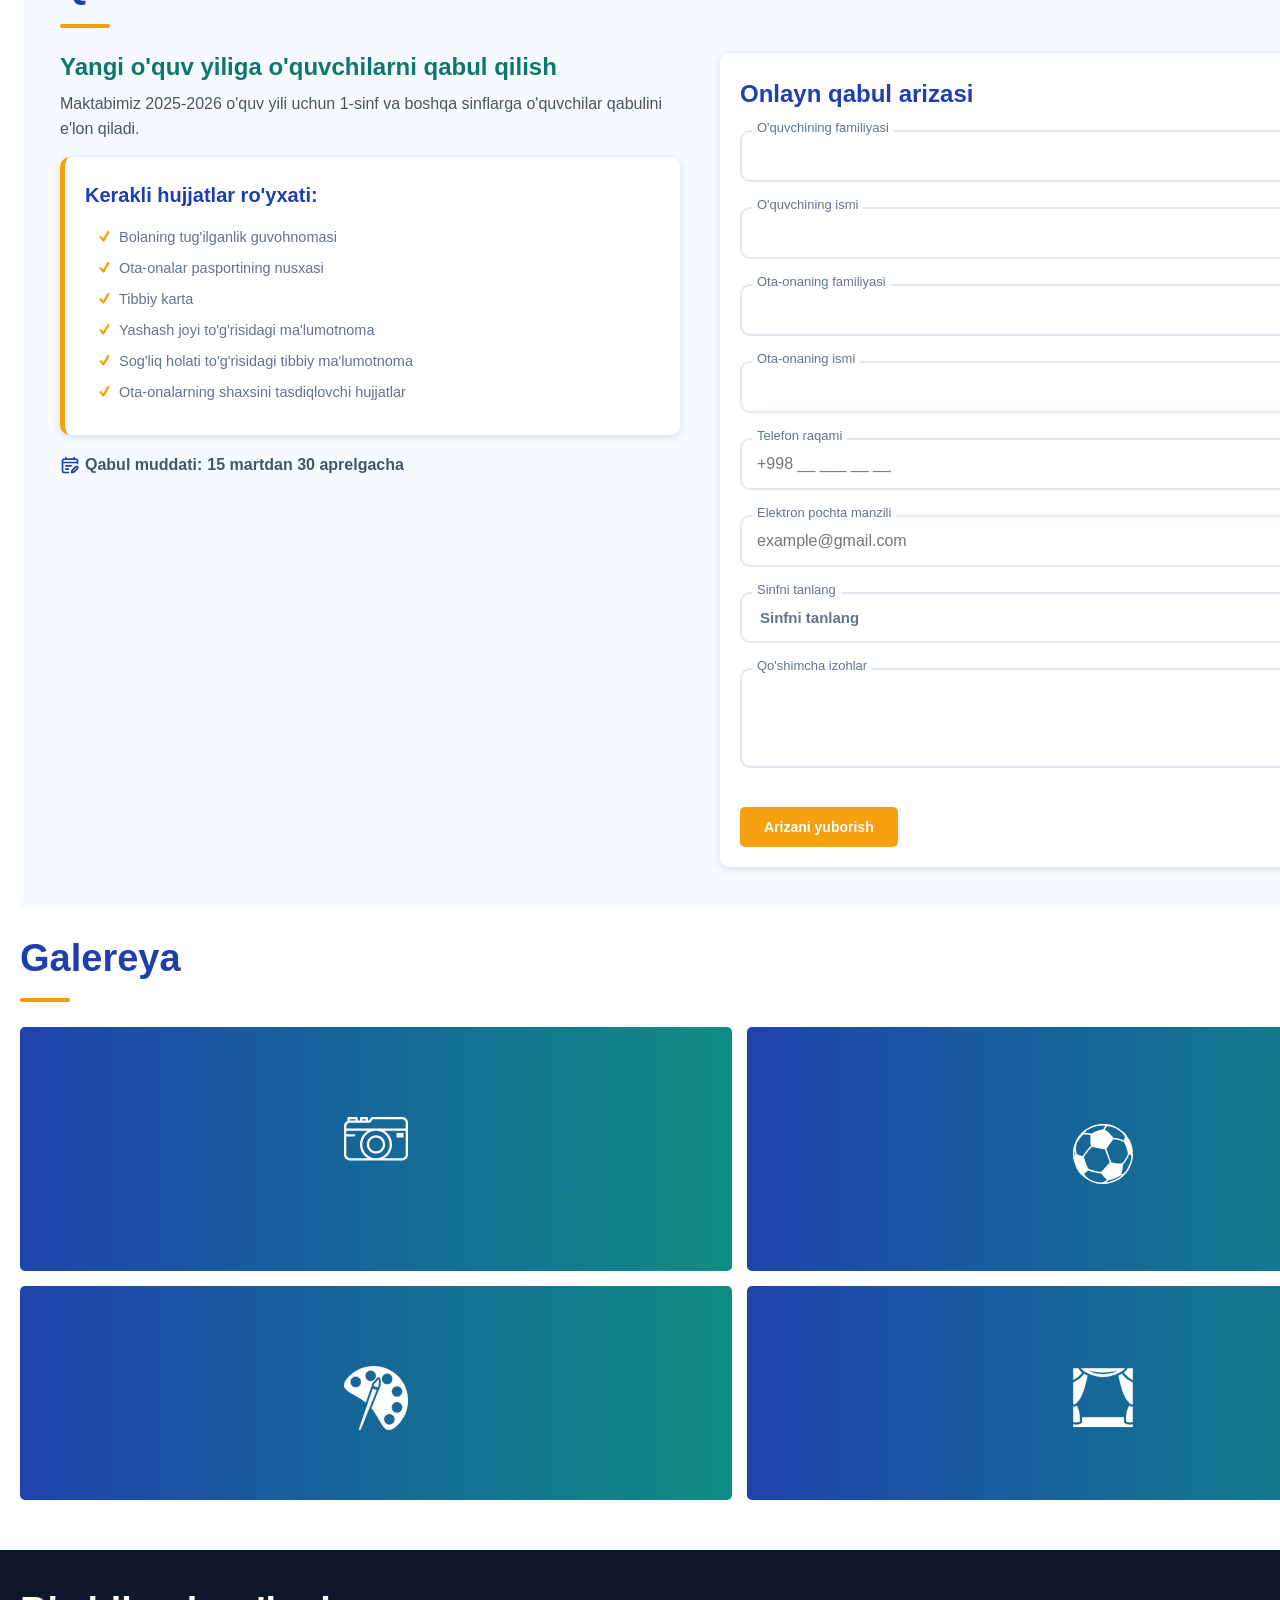
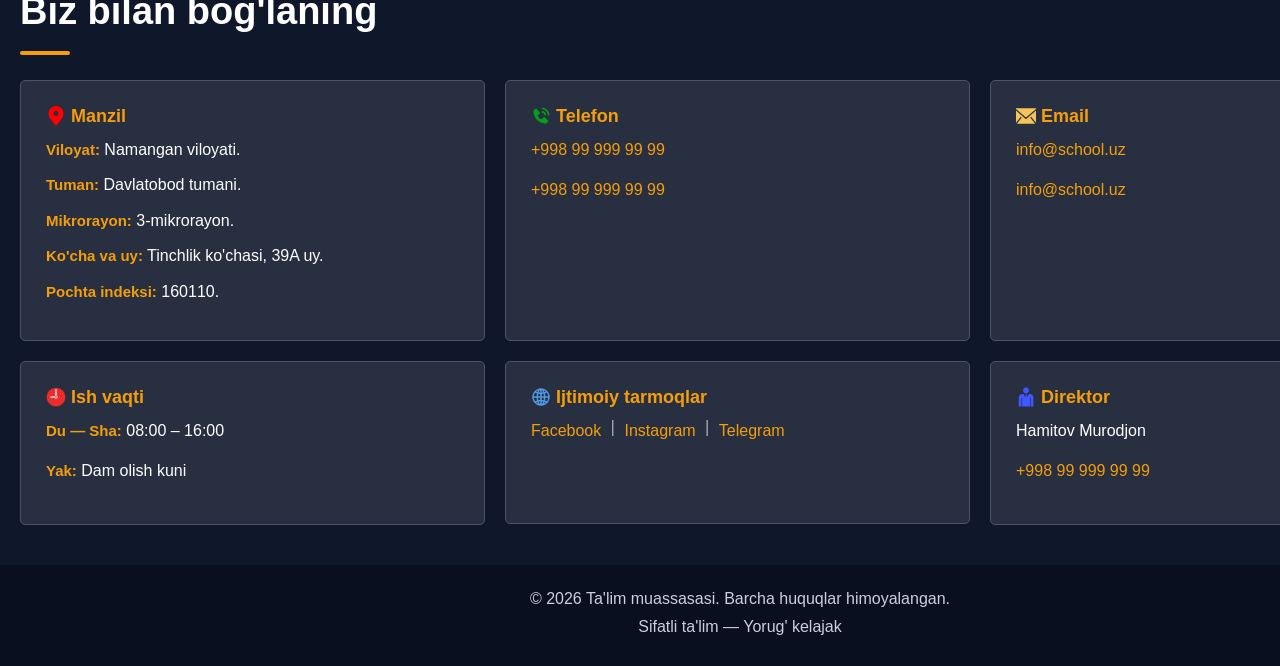
==== commit 16dd8c73: "rus-uz input uynamaydigan buldi tugilandi" ====
--- a/index-uz.html
+++ b/index-uz.html
@@ -3,11 +3,11 @@
 
 <head>
     <meta charset="UTF-8">
-    <meta name="description" content="58-Maktab">
+    <meta name="description" content="58-Maktab — Namangan viloyati, Davlatobod tumani">
     <meta name="viewport" content="width=device-width, initial-scale=1.0">
     <title>58-Maktab</title>
+    <link rel="preload" href="./style.css" as="style">
     <link rel="stylesheet" href="./style.css">
-    <link href="https://unpkg.com/aos@2.3.1/dist/aos.css" rel="stylesheet">
 </head>
 
 <body>
@@ -17,27 +17,22 @@
         <div class="container">
             <div class="header__wrapper">
                 <strong class="header__strong">58 Maktab</strong>
-
                 <div class="header__right">
-
-                    <!-- LANGUAGE SWITCHER -->
                     <div class="lang-switcher" id="langSwitcher">
                         <div class="lang-switcher__indicator" id="langIndicator"></div>
-                        <button class="lang-btn active" id="btn-uz">
+                        <button class="lang-btn active" id="btn-uz" aria-label="O'zbek tili">
                             <span class="flag">UZ</span>
                         </button>
-                        <button class="lang-btn" id="btn-ru" onclick="window.location.href='index.html'">
+                        <button class="lang-btn" id="btn-ru" aria-label="Rus tili" onclick="window.location.href='index.html'">
                             <span class="flag">РУ</span>
                         </button>
                     </div>
-
-                    <button class="hamburger" id="hamburger">
+                    <button class="hamburger" id="hamburger" aria-label="Menyu" aria-expanded="false">
                         <span></span>
                         <span></span>
                         <span></span>
                     </button>
-
-                    <nav id="main-nav">
+                    <nav id="main-nav" aria-label="Asosiy menyu">
                         <ul class="header_list">
                             <li><a class="header__link" href="#">Biz haqimizda</a></li>
                             <li><a class="header__link" href="#news">Yangiliklar</a></li>
@@ -57,7 +52,7 @@
         <section class="hero">
             <div class="container">
                 <div class="hero__wrapper">
-                    <div class="hero__inner" data-aos="fade-up" data-aos-duration="700">
+                    <div class="hero__inner">
                         <h1 class="hero__title">58-maktabga xush kelibsiz</h1>
                         <p class="hero__text">Sifatli ta'lim, rivojlangan o'qitish va yorug' kelajak</p>
                         <a class="hero__link" href="#reception">Ariza topshirish</a>
@@ -67,7 +62,7 @@
         </section>
 
         <!-- ===== SCHOOL ===== -->
-        <section>
+        <section aria-label="Maktab haqida">
             <div class="container">
                 <div class="school__wrapper">
                     <div class="school__inner">
@@ -96,37 +91,37 @@
                             </li>
                         </ul>
                     </div>
-                    <div class="school__box"></div>
+                    <div class="school__box" aria-hidden="true"></div>
                 </div>
             </div>
         </section>
 
         <!-- ===== NEWS ===== -->
-        <section class="news" id="news">
+        <section class="news" id="news" aria-label="Yangiliklar">
             <div class="container">
                 <h2 class="news__title">So'nggi yangiliklar</h2>
-                <span class="news__span"></span>
+                <span class="news__span" aria-hidden="true"></span>
                 <ul class="news__list">
                     <li class="news__item">
                         <a href="#">
-                            <div class="news__inner"><img src="./img/mikrafon.svg" width="50" height="50" alt="mikrafon"></div>
-                            <time class="news__strong">13 fevral, 2026</time>
+                            <div class="news__inner"><img src="./img/mikrafon.svg" width="50" height="50" alt="" loading="lazy"></div>
+                            <time class="news__strong" datetime="2026-02-13">13 fevral, 2026</time>
                             <h3 class="news__title2">Bahor festivaliga taklif</h3>
                             <p class="news__text">O'quvchilarimiz 20 mart kuni bahor festivalida ishtirok etadi. Bu ajoyib tadbirni sabrsizlik bilan kutmoqdamiz!</p>
                         </a>
                     </li>
                     <li class="news__item">
                         <a href="#">
-                            <div class="news__inner"><img src="./img/kubuk.svg" width="50" height="50" alt="kubuk"></div>
-                            <time class="news__strong">10 fevral, 2026</time>
+                            <div class="news__inner"><img src="./img/kubuk.svg" width="50" height="50" alt="" loading="lazy"></div>
+                            <time class="news__strong" datetime="2026-02-10">10 fevral, 2026</time>
                             <h3 class="news__title2">Matematika olimpiadasida g'alaba</h3>
                             <p class="news__text">O'quvchilarimiz respublika matematika olimpiadasida birinchi o'rinni egalladi. Tabriklaymiz!</p>
                         </a>
                     </li>
                     <li class="news__item">
                         <a href="#">
-                            <div class="news__inner"><img src="./img/book.svg" width="50" height="50" alt="book"></div>
-                            <time class="news__strong">13 fevral, 2026</time>
+                            <div class="news__inner"><img src="./img/book.svg" width="50" height="50" alt="" loading="lazy"></div>
+                            <time class="news__strong" datetime="2026-02-13">13 fevral, 2026</time>
                             <h3 class="news__title2">Kutubxona ochildi</h3>
                             <p class="news__text">O'quvchilar ta'limini yanada yaxshilash maqsadida yangi zamonaviy kutubxona ochildi.</p>
                         </a>
@@ -136,12 +131,12 @@
         </section>
 
         <!-- ===== RECEPTION ===== -->
-        <section id="reception">
+        <section id="reception" aria-label="Qabul">
             <div class="container">
                 <div class="reception__wrapper">
                     <div class="reception__box">
                         <h2 class="reception__title">Qabul — 2026</h2>
-                        <span class="reception__span"></span>
+                        <span class="reception__span" aria-hidden="true"></span>
                         <h3 class="reception__title2">Yangi o'quv yiliga o'quvchilarni qabul qilish</h3>
                         <p class="reception__text">Maktabimiz 2025-2026 o'quv yili uchun 1-sinf va boshqa sinflarga o'quvchilar qabulini e'lon qiladi.</p>
                         <div class="reception__inner">
@@ -155,22 +150,21 @@
                                 <li class="reception__item">Ota-onalarning shaxsini tasdiqlovchi hujjatlar</li>
                             </ul>
                         </div>
-                        <time class="reception__desc">
+                        <p class="reception__desc">
                             <strong class="reception__strong">Qabul muddati:</strong> 15 martdan 30 aprelgacha
-                        </time>
+                        </p>
                     </div>
 
                     <div>
-                        <form class="form" action="#">
+                        <form class="form" action="#" novalidate>
                             <h3 class="reception__title4">Onlayn qabul arizasi</h3>
-
                             <div class="reception__row">
                                 <label class="reception__label" for="stuLastName">O'quvchining familiyasi</label>
-                                <input class="reception__input" id="stuLastName" type="text" required>
+                                <input class="reception__input" id="stuLastName" type="text" required autocomplete="family-name">
                             </div>
                             <div class="reception__row">
                                 <label class="reception__label" for="stuFirstName">O'quvchining ismi</label>
-                                <input class="reception__input" id="stuFirstName" type="text" required>
+                                <input class="reception__input" id="stuFirstName" type="text" required autocomplete="given-name">
                             </div>
                             <div class="reception__row">
                                 <label class="reception__label" for="parLastName">Ota-onaning familiyasi</label>
@@ -182,16 +176,16 @@
                             </div>
                             <div class="reception__row">
                                 <label class="reception__label" for="phone">Telefon raqami</label>
-                                <input class="reception__input" id="phone" type="tel" placeholder="+998 __ ___ __ __" required>
+                                <input class="reception__input" id="phone" type="tel" placeholder="+998 __ ___ __ __" required autocomplete="tel">
                             </div>
                             <div class="reception__row">
                                 <label class="reception__label" for="email">Elektron pochta manzili</label>
-                                <input class="reception__input" id="email" type="email" required placeholder="example@gmail.com">
+                                <input class="reception__input" id="email" type="email" required placeholder="example@gmail.com" autocomplete="email">
                             </div>
                             <div class="reception__row">
                                 <label class="reception__label" for="select">Sinfni tanlang</label>
                                 <select class="reception__select" id="select" required>
-                                    <option class="reception__option" disabled selected>Sinfni tanlang</option>
+                                    <option class="reception__option" disabled selected value="">Sinfni tanlang</option>
                                     <option class="reception__option">1-sinf</option>
                                     <option class="reception__option">2-sinf</option>
                                     <option class="reception__option">3-sinf</option>
@@ -209,7 +203,6 @@
                                 <label class="reception__label" for="additional">Qo'shimcha izohlar</label>
                                 <textarea class="reception__textarea" id="additional"></textarea>
                             </div>
-
                             <button class="reception__btn" type="submit">Arizani yuborish</button>
                         </form>
                     </div>
@@ -218,24 +211,24 @@
         </section>
 
         <!-- ===== GALLERY ===== -->
-        <section class="photo" id="photo">
+        <section class="photo" id="photo" aria-label="Galereya">
             <div class="container">
                 <h2 class="photo__title">Galereya</h2>
-                <span class="photo__span"></span>
+                <span class="photo__span" aria-hidden="true"></span>
                 <div class="photo__list">
-                    <a class="photo__link2" href="#"><img src="./img/camera.svg" alt="camera"></a>
-                    <a class="photo__link" href="#"><img src="./img/ball.svg" alt="ball"></a>
-                    <a class="photo__link" href="#"><img src="./img/art.svg" alt="art"></a>
-                    <a class="photo__link" href="#"><img src="./img/curtains.svg" alt="curtains"></a>
+                    <a class="photo__link2" href="#" aria-label="Galereya 1"><img src="./img/camera.svg" alt="" loading="lazy"></a>
+                    <a class="photo__link" href="#" aria-label="Galereya 2"><img src="./img/ball.svg" alt="" loading="lazy"></a>
+                    <a class="photo__link" href="#" aria-label="Galereya 3"><img src="./img/art.svg" alt="" loading="lazy"></a>
+                    <a class="photo__link" href="#" aria-label="Galereya 4"><img src="./img/curtains.svg" alt="" loading="lazy"></a>
                 </div>
             </div>
         </section>
 
         <!-- ===== CONNECTION ===== -->
-        <section class="connection" id="connection">
+        <section class="connection" id="connection" aria-label="Kontaktlar">
             <div class="container">
                 <h2 class="connection__title">Biz bilan bog'laning</h2>
-                <span class="connection__span"></span>
+                <span class="connection__span" aria-hidden="true"></span>
                 <ul class="connection__list">
                     <li class="connection__item">
                         <h3 class="connection__title1">Manzil</h3>
@@ -254,27 +247,27 @@
                     </li>
                     <li class="connection__item">
                         <h3 class="connection__title3">Email</h3>
-                        <a class="connection__link" href="#">info@school.uz</a>
-                        <a class="connection__link" href="#">info@school.uz</a>
+                        <a class="connection__link" href="mailto:info@school.uz">info@school.uz</a>
+                        <a class="connection__link" href="mailto:info@school.uz">info@school.uz</a>
                     </li>
                     <li class="connection__item">
                         <h3 class="connection__title4">Ish vaqti</h3>
-                        <time class="connection__desc"><strong class="connection__strong">Du — Sha:</strong> 08:00 – 16:00</time>
-                        <time class="connection__desc"><strong class="connection__strong">Yak:</strong> Dam olish kuni</time>
+                        <p class="connection__desc"><strong class="connection__strong">Du — Sha:</strong> 08:00 – 16:00</p>
+                        <p class="connection__desc"><strong class="connection__strong">Yak:</strong> Dam olish kuni</p>
                     </li>
                     <li class="connection__item">
                         <h3 class="connection__title5">Ijtimoiy tarmoqlar</h3>
                         <div class="connection__holder">
-                            <a class="connection__link" href="#">Facebook</a>
-                            <p class="connection__text">|</p>
-                            <a class="connection__link" href="#">Instagram</a>
-                            <p class="connection__text">|</p>
-                            <a class="connection__link" href="#">Telegram</a>
+                            <a class="connection__link" href="#" aria-label="Facebook">Facebook</a>
+                            <p class="connection__text" aria-hidden="true">|</p>
+                            <a class="connection__link" href="#" aria-label="Instagram">Instagram</a>
+                            <p class="connection__text" aria-hidden="true">|</p>
+                            <a class="connection__link" href="#" aria-label="Telegram">Telegram</a>
                         </div>
                     </li>
                     <li class="connection__item">
                         <h3 class="connection__title6">Direktor</h3>
-                        <p class="connection__desc">Hamitov Murodjон</p>
+                        <p class="connection__desc">Hamitov Murodjоn</p>
                         <a class="connection__link" href="tel:+998999999999">+998 99 999 99 99</a>
                     </li>
                 </ul>
@@ -293,30 +286,7 @@
         </div>
     </footer>
 
-    <script src="https://unpkg.com/aos@2.3.1/dist/aos.js"></script>
-    <script>AOS.init();</script>
-    <script src="./script.js"></script>
-    <script>
-        // UZ sahifasida UZ active
-        window.addEventListener('load', () => {
-            const indicator = document.getElementById('langIndicator');
-            const btn = document.getElementById('btn-uz');
-            const switcher = document.getElementById('langSwitcher');
-            const bRect = btn.getBoundingClientRect();
-            const sRect = switcher.getBoundingClientRect();
-            indicator.style.left = (bRect.left - sRect.left) + 'px';
-            indicator.style.width = bRect.width + 'px';
-        });
-        window.addEventListener('resize', () => {
-            const indicator = document.getElementById('langIndicator');
-            const btn = document.getElementById('btn-uz');
-            const switcher = document.getElementById('langSwitcher');
-            const bRect = btn.getBoundingClientRect();
-            const sRect = switcher.getBoundingClientRect();
-            indicator.style.left = (bRect.left - sRect.left) + 'px';
-            indicator.style.width = bRect.width + 'px';
-        });
-    </script>
+    <script src="./script.js" defer></script>
 
 </body>
-</html>
+</html>
--- a/style.css
+++ b/style.css
@@ -65,8 +65,8 @@
 
 .header_list {
     display: flex;
-    align-items: center;
     gap: 40px;
+    align-items: center;
 }
 
 .header__strong {
--- a/style.css
+++ b/style.css
@@ -65,8 +65,8 @@
 
 .header_list {
     display: flex;
-    align-items: center;
     gap: 40px;
+    align-items: center;
 }
 
 .header__strong {
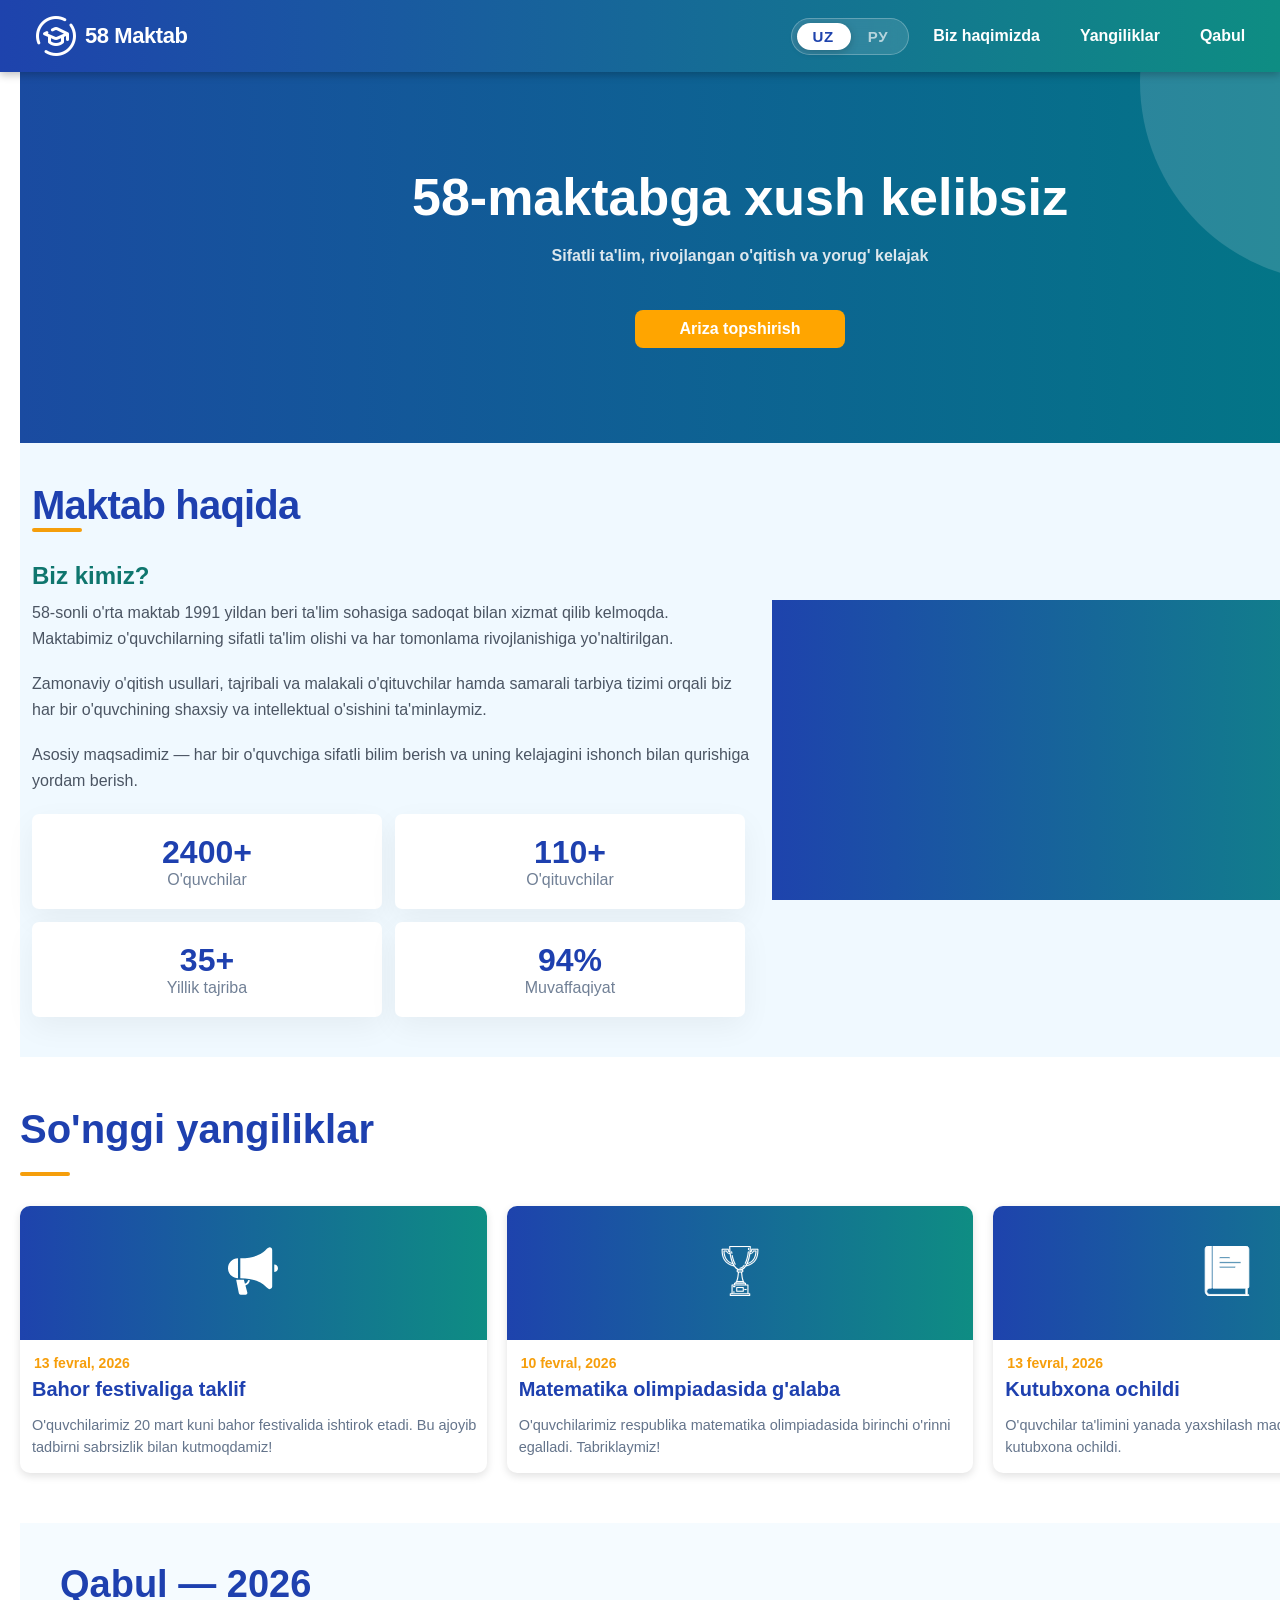
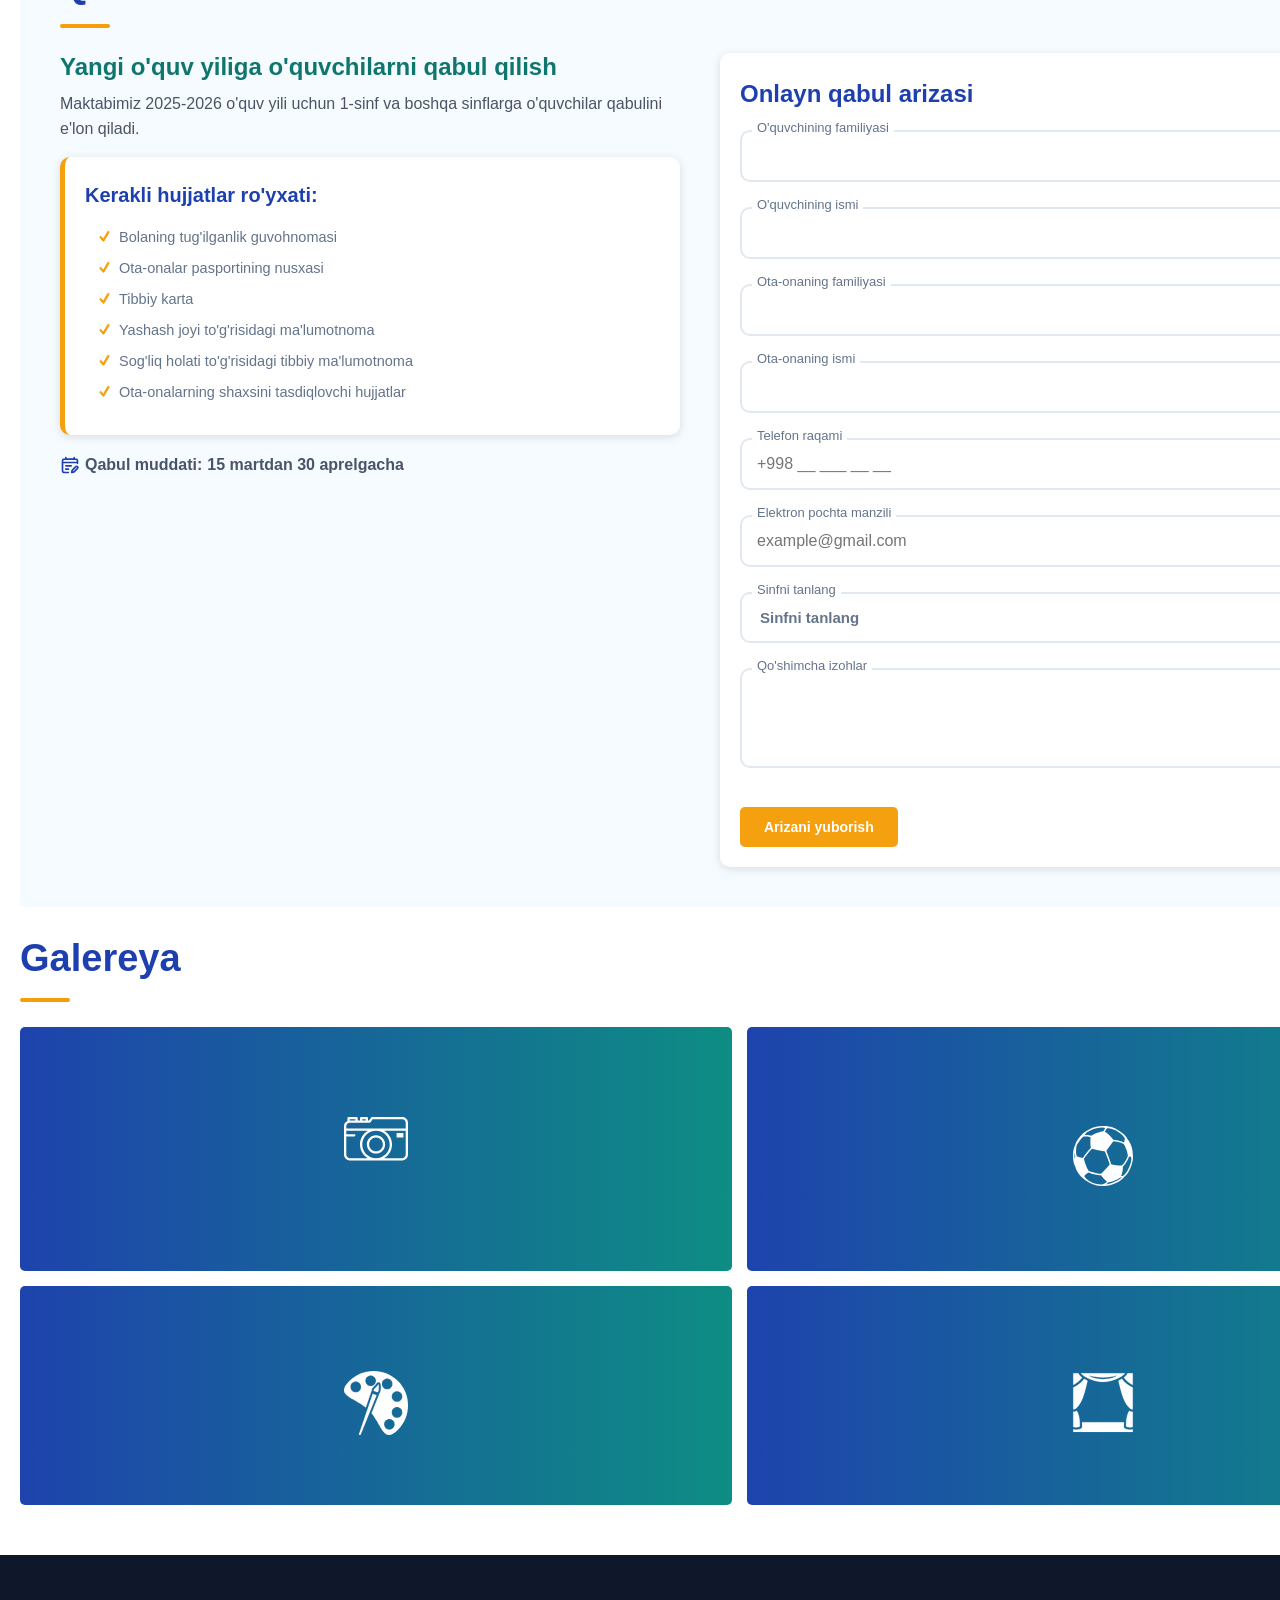
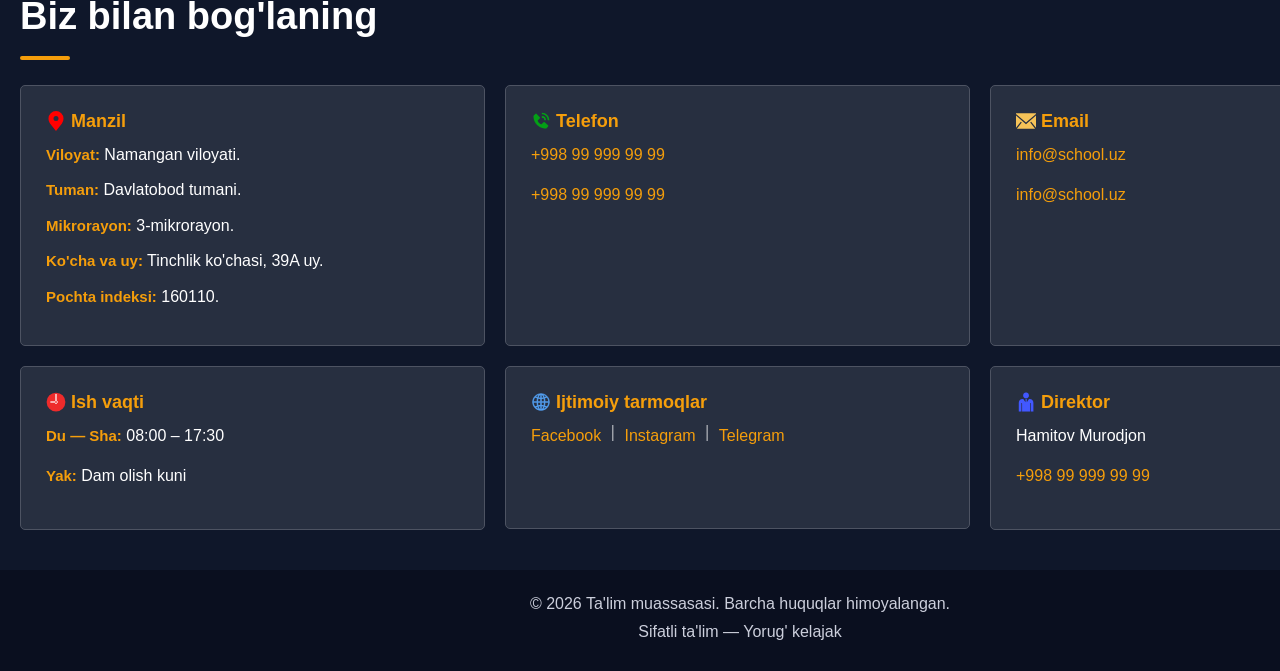
==== commit ef109f60: "pachti toliq buldi" ====
--- a/index-uz.html
+++ b/index-uz.html
@@ -34,7 +34,7 @@
                     </button>
                     <nav id="main-nav" aria-label="Asosiy menyu">
                         <ul class="header_list">
-                            <li><a class="header__link" href="#">Biz haqimizda</a></li>
+                            <li><a class="header__link" href="./index-kushimcha-uz.html">Biz haqimizda</a></li>
                             <li><a class="header__link" href="#news">Yangiliklar</a></li>
                             <li><a class="header__link" href="#reception">Qabul</a></li>
                             <li><a class="header__link" href="#photo">Galereya</a></li>
@@ -74,19 +74,19 @@
                         <p class="school_text">Asosiy maqsadimiz — har bir o'quvchiga sifatli bilim berish va uning kelajagini ishonch bilan qurishiga yordam berish.</p>
                         <ul class="school__list">
                             <li class="school__item">
-                                <strong class="school__strong">1200+</strong>
+                                <strong class="school__strong">2400+</strong>
                                 <p class="school__desc">O'quvchilar</p>
                             </li>
                             <li class="school__item">
-                                <strong class="school__strong">85+</strong>
+                                <strong class="school__strong">110+</strong>
                                 <p class="school__desc">O'qituvchilar</p>
                             </li>
                             <li class="school__item">
-                                <strong class="school__strong">78+</strong>
+                                <strong class="school__strong">35+</strong>
                                 <p class="school__desc">Yillik tajriba</p>
                             </li>
                             <li class="school__item">
-                                <strong class="school__strong">91%</strong>
+                                <strong class="school__strong">94%</strong>
                                 <p class="school__desc">Muvaffaqiyat</p>
                             </li>
                         </ul>
@@ -252,7 +252,7 @@
                     </li>
                     <li class="connection__item">
                         <h3 class="connection__title4">Ish vaqti</h3>
-                        <p class="connection__desc"><strong class="connection__strong">Du — Sha:</strong> 08:00 – 16:00</p>
+                        <p class="connection__desc"><strong class="connection__strong">Du — Sha:</strong> 08:00 – 17:30</p>
                         <p class="connection__desc"><strong class="connection__strong">Yak:</strong> Dam olish kuni</p>
                     </li>
                     <li class="connection__item">
--- a/style.css
+++ b/style.css
@@ -621,7 +621,19 @@
 .photo__link {
     border-radius: 5px;
     text-align: center;
-    padding: 80px 60px 70px;
+    padding: 85px 65px 70px;
+    width: 712px;
+    background: linear-gradient(to right, #1E43AD, #0e8d83);
+    display: flex;
+    align-items: center;
+    justify-content: center;
+}
+
+
+.photo__link1 {
+    border-radius: 5px;
+    text-align: center;
+    padding: 91px 80px 81px;
     width: 712px;
     background: linear-gradient(to right, #1E43AD, #0e8d83);
     display: flex;
--- a/style.css
+++ b/style.css
@@ -621,7 +621,19 @@
 .photo__link {
     border-radius: 5px;
     text-align: center;
-    padding: 80px 60px 70px;
+    padding: 85px 65px 70px;
+    width: 712px;
+    background: linear-gradient(to right, #1E43AD, #0e8d83);
+    display: flex;
+    align-items: center;
+    justify-content: center;
+}
+
+
+.photo__link1 {
+    border-radius: 5px;
+    text-align: center;
+    padding: 91px 80px 81px;
     width: 712px;
     background: linear-gradient(to right, #1E43AD, #0e8d83);
     display: flex;
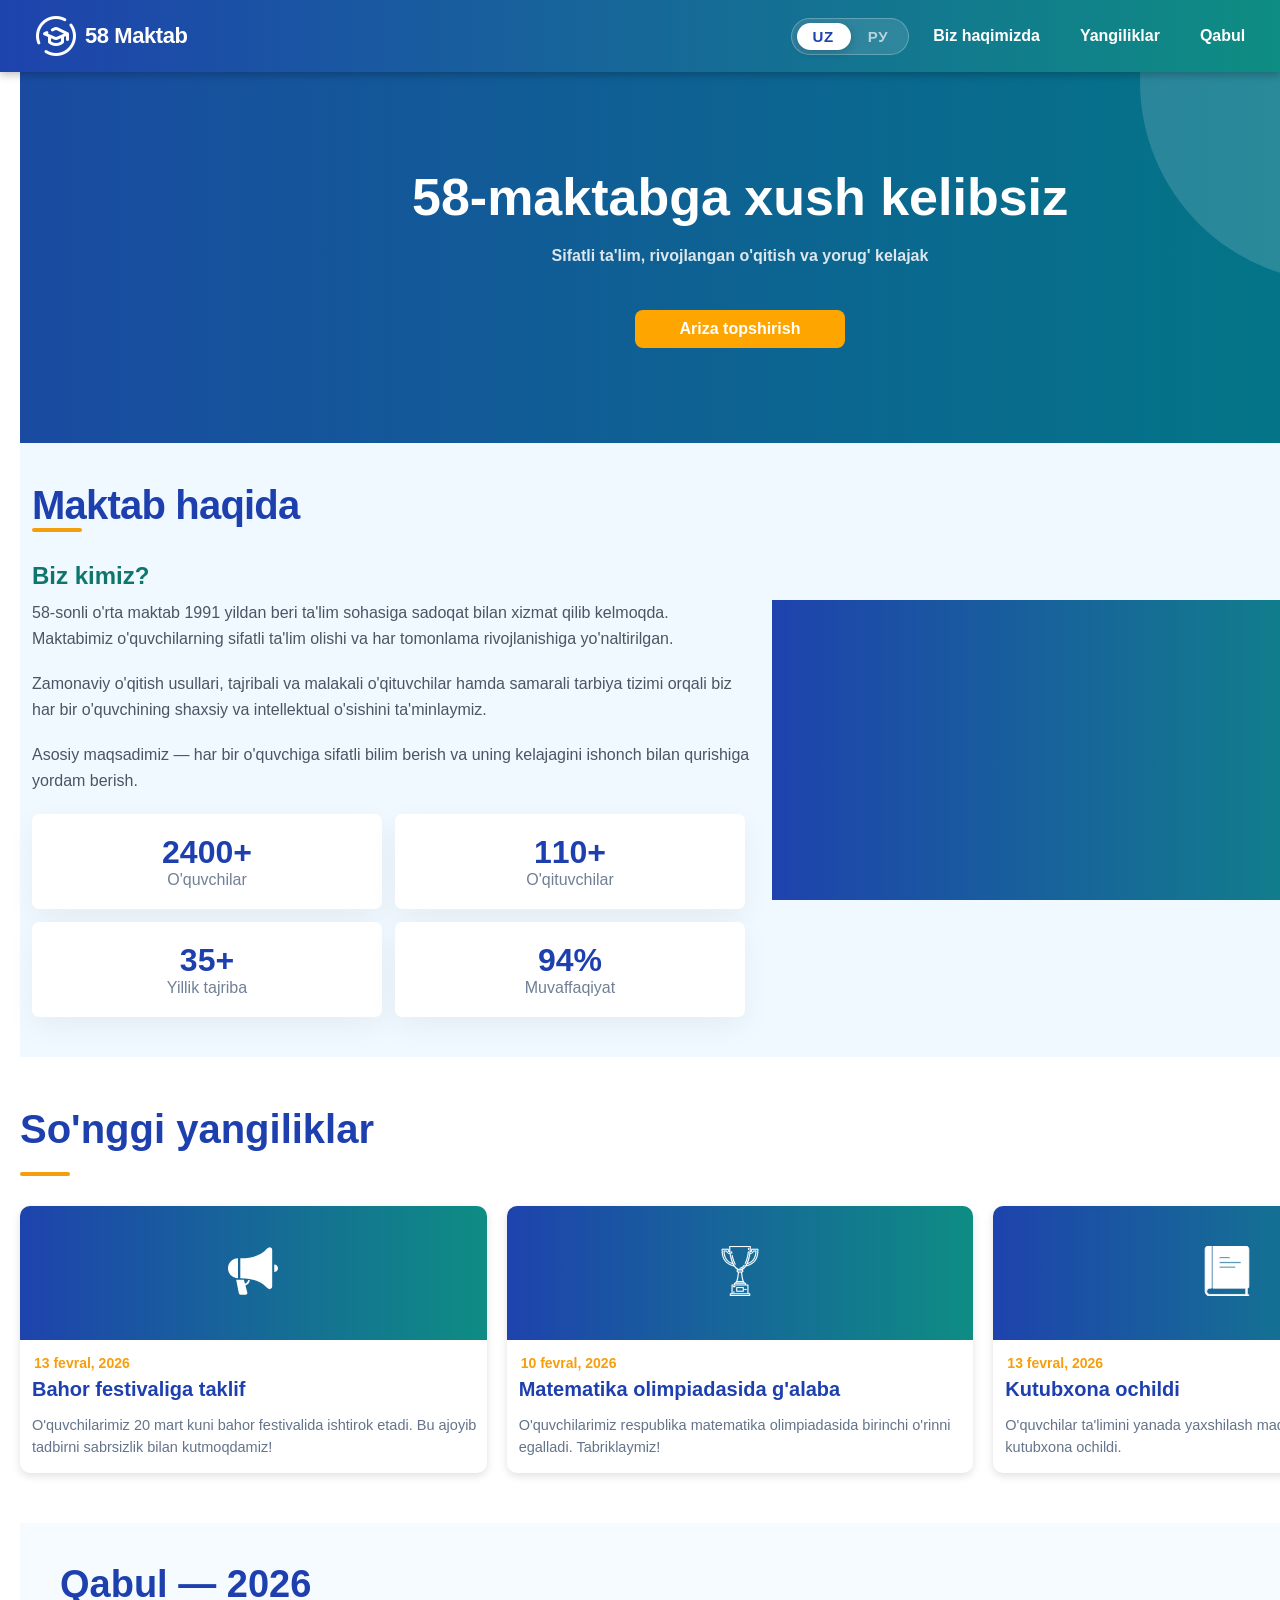
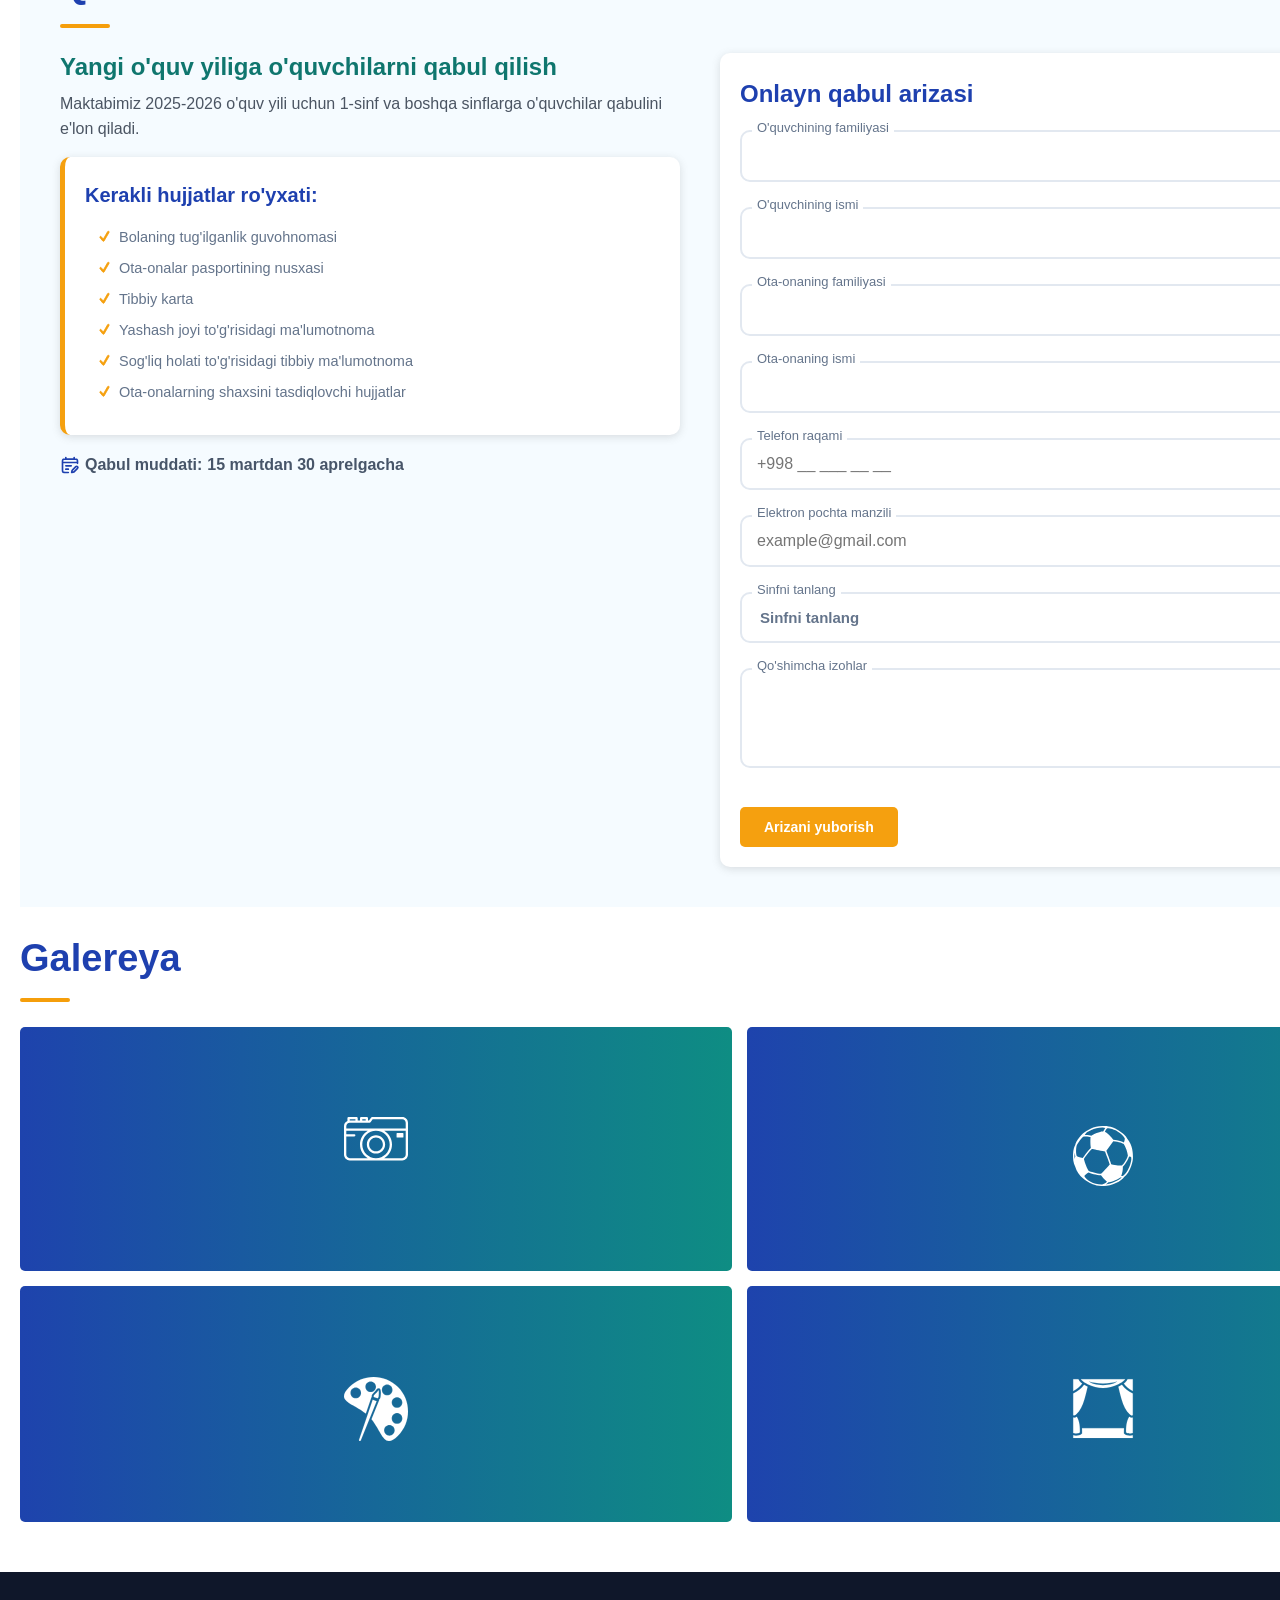
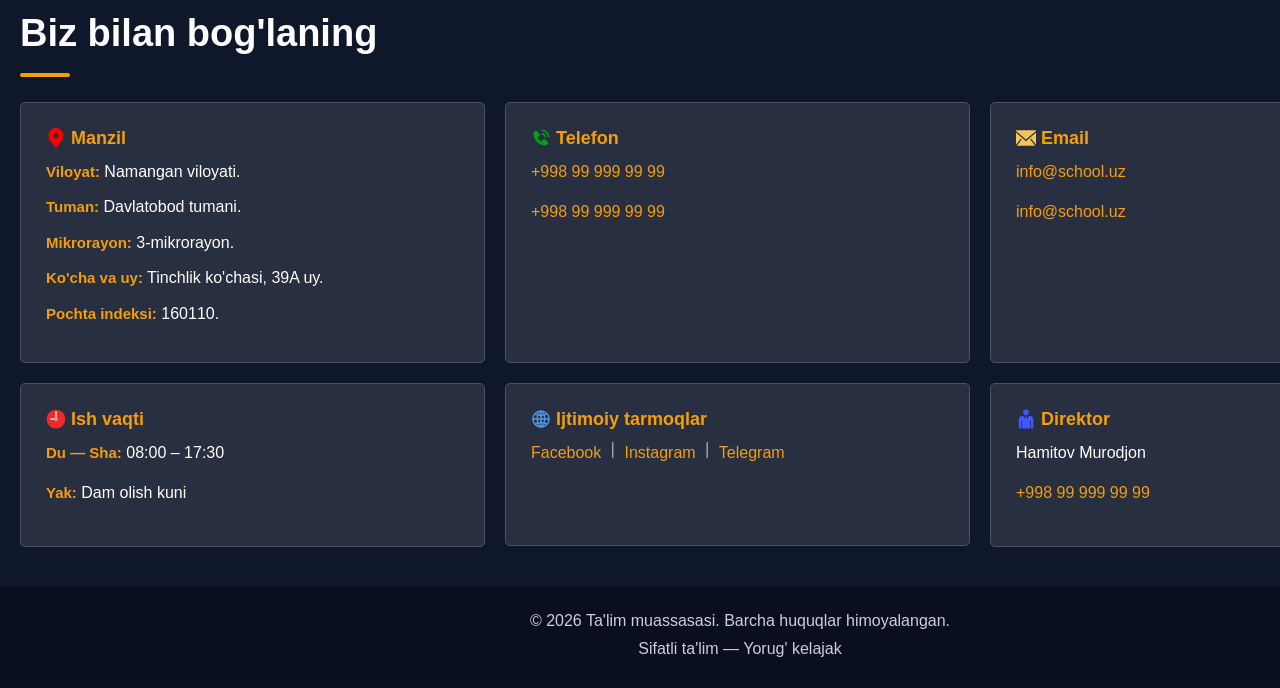
==== commit db64ad7e: "whith tugulandi" ====
--- a/index-uz.html
+++ b/index-uz.html
@@ -156,7 +156,7 @@
                     </div>
 
                     <div>
-                        <form class="form" action="#" novalidate>
+                        <form class="form">
                             <h3 class="reception__title4">Onlayn qabul arizasi</h3>
                             <div class="reception__row">
                                 <label class="reception__label" for="stuLastName">O'quvchining familiyasi</label>
@@ -218,8 +218,8 @@
                 <div class="photo__list">
                     <a class="photo__link2" href="#" aria-label="Galereya 1"><img src="./img/camera.svg" alt="" loading="lazy"></a>
                     <a class="photo__link" href="#" aria-label="Galereya 2"><img src="./img/ball.svg" alt="" loading="lazy"></a>
-                    <a class="photo__link" href="#" aria-label="Galereya 3"><img src="./img/art.svg" alt="" loading="lazy"></a>
-                    <a class="photo__link" href="#" aria-label="Galereya 4"><img src="./img/curtains.svg" alt="" loading="lazy"></a>
+                    <a class="photo__link1" href="#" aria-label="Galereya 3"><img src="./img/art.svg" alt="" loading="lazy"></a>
+                    <a class="photo__link1" href="#" aria-label="Galereya 4"><img src="./img/curtains.svg" alt="" loading="lazy"></a>
                 </div>
             </div>
         </section>
--- a/style.css
+++ b/style.css
@@ -764,7 +764,7 @@
     .reception__btn { width:100%; }
     .photo__title { font-size:28px; }
     .photo__list { flex-direction:column; }
-    .photo__link2,.photo__link { width:100%;padding:50px 20px; }
+    .photo__link2,.photo__link,.photo__link1 { width:100%;padding:50px 20px; }
     .connection__title { font-size:28px; }
     .connection__list { flex-direction:column; }
     .connection__item,.connection__item:nth-child(2),.connection__item:nth-child(3),.connection__item:nth-child(5) { width:100%;padding:20px; }
--- a/style.css
+++ b/style.css
@@ -764,7 +764,7 @@
     .reception__btn { width:100%; }
     .photo__title { font-size:28px; }
     .photo__list { flex-direction:column; }
-    .photo__link2,.photo__link { width:100%;padding:50px 20px; }
+    .photo__link2,.photo__link,.photo__link1 { width:100%;padding:50px 20px; }
     .connection__title { font-size:28px; }
     .connection__list { flex-direction:column; }
     .connection__item,.connection__item:nth-child(2),.connection__item:nth-child(3),.connection__item:nth-child(5) { width:100%;padding:20px; }
